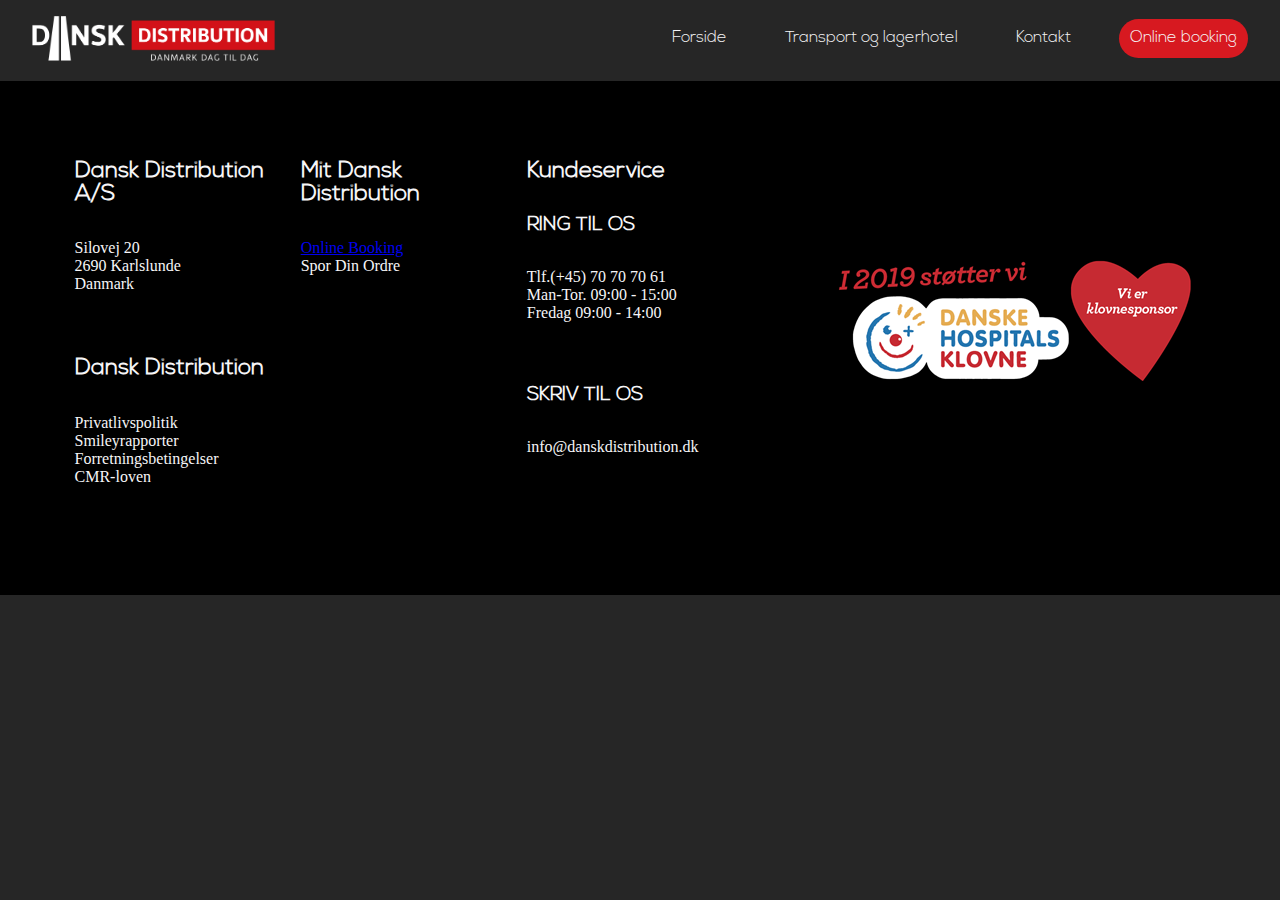
==== booking.html @ 24ef4ae8 "Mindre rettelser på kortet" ====
<!DOCTYPE html>
<html lang="en">
<head>
    <meta charset="UTF-8">
    <meta name="viewport" content="width=device-width, initial-scale=1.0">
    <meta http-equiv="X-UA-Compatible" content="ie=edge">
    <title>Dansk Distribution</title>
    <link rel="stylesheet" href="https://use.fontawesome.com/releases/v5.8.1/css/all.css" integrity="sha384-50oBUHEmvpQ+1lW4y57PTFmhCaXp0ML5d60M1M7uH2+nqUivzIebhndOJK28anvf" crossorigin="anonymous">
    <link rel="stylesheet" href="css/main.css">
</head>
<body>
    <!--Navigation and Logo-->
    <header>
        <div class="logo">
            <img src="img/DD_Logo.png" alt="Dansk Distribution Logo">
        </div>
        <nav class="nav-mobile">
            <ul>
                <li><a href="index.html"><i class="fas fa-home"></i><p>Forside</p></a></li>
                <li><a href="transportoglagerhotel.html"><i class="fas fa-dolly-flatbed"></i><p>Transport og lagerhotel</p></a></li>
                <li><a href="kontakt.html"><i class="fas fa-address-book"></i><p>Kontakt</p></a></li>
                <li class="active"><a href="booking.html"><i class="fas fa-truck-moving"></i><p>Online booking</p></a></li>
            </ul>
        </nav>
        <div class="container">
            <img src="img/DD_Logo.png" alt="">
            <nav class="nav-desktop circle">
                <ul>
                    <li><a href="index.html">Forside</a></li>
                    <li><a href="transportoglagerhotel.html">Transport og lagerhotel</a></li>
                    <li><a href="kontakt.html">Kontakt</a></li>
                    <li><a href="booking.html" class="booking">Online booking</a></li>
                </ul>
            </nav>
        </div>
    </header>

    <!--Main content on the site-->
    <main>

    </main>

   <!--Footer (kontrollér at det er i Karlslunde og ikke Karlstrup)-->
    <footer>
        <section id="dadi_as" class="grid-footer">
            <h1>Dansk Distribution A/S</h1>
            <ul>
                <li>Silovej 20</li>
                <li>2690 Karlslunde</li>
                <li>Danmark</li>
            </ul>
        </section>

        <section id="dadi" class="grid-footer">
            <h1>Dansk Distribution</h1>
            <ul>
                <li>Privatlivspolitik</li>
                <li>Smileyrapporter</li>
                <li>Forretningsbetingelser</li>
                <li>CMR-loven</li>
            </ul>
        </section>

        <section id="mit-dadi" class="grid-footer">
            <h1>Mit Dansk Distribution</h1>
            <ul>
                <li><a href="booking.html">Online Booking</a></li>
                <li>Spor Din Ordre</li>
            </ul>
        </section>

        <section id="footer-kundeservice" class="grid-footer">
            <h1>Kundeservice</h1>

            <h2>RING TIL OS</h2>
            <ul>
                <li>Tlf.(+45) 70 70 70 61</li>
                <li>Man-Tor. 09:00 - 15:00</li>
                <li>Fredag 09:00 - 14:00</li>
            </ul>

            <h2>SKRIV TIL OS</h2>
            <!--Overvej om der skal bruges UL eller bare "p"-->
            <ul>
                <li>info@danskdistribution.dk</li>
            </ul>
        </section>

        <section id="klovnesponsor" class="grid-footer">
                <img src="img/klovnesponsor.png" alt="Stoette til Danske Hospitals Klovne">
        </section>
    </footer>
    
    <script src="https://ajax.googleapis.com/ajax/libs/jquery/3.4.0/jquery.min.js"></script>
    <script src="js/main.js"></script>
</body>
</html>
---- css/main.css ----
@charset "UTF-8";
/*Colors*/
/*Colors - End*/
/*Fonts*/
@font-face {
  font-family: "Nexa Light";
  src: url("fonts/Nexa_Light.otf") format("opentype");
}

@font-face {
  font-family: "Noah Regular";
  src: url("fonts/Noah-Regular.oft") format("opentype");
}

/*Fonts - End*/
/*Styling*/
* {
  -webkit-box-sizing: border-box;
          box-sizing: border-box;
  margin: 0;
  padding: 0;
}

html, body {
  background-color: #262626;
}

::-webkit-scrollbar {
  width: 0.3em;
}

::-webkit-scrollbar-track {
  -webkit-box-shadow: inset 0 0 6px rgba(0, 0, 0, 0.3);
}

::-webkit-scrollbar-thumb {
  background-color: #fff;
  outline: 1px solid #262626;
}

h1, h2, h3 {
  font-family: "Nexa Light";
  color: #F6F5F7;
}

p, li {
  font-family: "Noah Regular";
  color: #F6F5F7;
}

/*Navigation*/
header .logo img {
  width: 100%;
  height: auto;
  padding: 2rem;
}

header .nav-mobile {
  position: fixed;
  background-color: #262626;
  width: 100%;
  height: auto;
  bottom: 0;
  border-top: 2px solid #d71920;
}

header .nav-mobile ul {
  display: -ms-grid;
  display: grid;
  -ms-grid-columns: 1fr 1fr 1fr 1fr;
      grid-template-columns: 1fr 1fr 1fr 1fr;
}

header .nav-mobile ul li {
  list-style-type: none;
  display: -webkit-box;
  display: -ms-flexbox;
  display: flex;
  -webkit-box-pack: space-evenly;
      -ms-flex-pack: space-evenly;
          justify-content: space-evenly;
  text-align: center;
}

header .nav-mobile ul li a {
  color: #F6F5F7;
  text-decoration: none;
  width: 100%;
}

header .nav-mobile ul li a i {
  font-size: 32px;
  padding: .5rem;
}

header .nav-mobile ul li a p {
  font-size: 10px;
  padding: .3rem;
  font-family: "Nexa Light";
}

header .nav-mobile ul .active {
  border-bottom: 2px solid #d71920;
}

header .container {
  display: none;
}

/*Navigation - End*/
/*Kontakt*/
.kontakt {
  display: block;
}

.kontakt .kontakt-titel {
  display: none;
  -ms-grid-column-align: center;
      justify-self: center;
}

.kontakt h2 {
  margin-bottom: 1em;
  margin-left: 0.8em;
}

.kontakt h3 {
  margin-top: 1.2em;
  margin-bottom: 0.5em;
  margin-left: 0.8em;
}

.kontakt ul {
  margin-left: 1.2em;
}

.kontakt li {
  margin-top: 2px;
  list-style-type: none;
}

.kontakt .hovedkontor {
  margin-bottom: 5em;
}

.kontakt .hovedkontor aside {
  margin-top: 1.5em;
}

.kontakt .kundeservice {
  margin-bottom: 5em;
}

.kontakt .kontaktpersoner {
  margin-bottom: 5em;
}

.kontakt .salg {
  margin-bottom: 7em;
}

/*Kontakt - End*/
/*Footer*/
footer {
  background-color: black;
  display: -ms-grid;
  display: grid;
  -ms-grid-columns: 1fr 4fr 4fr 1fr;
      grid-template-columns: 1fr 4fr 4fr 1fr;
  -ms-grid-rows: 4fr;
      grid-template-rows: 4fr;
  margin-bottom: 5em;
  width: 100%;
}

footer h1 {
  margin-bottom: 2em;
  font-size: 0.94em;
}

footer h2 {
  margin-top: 1em;
  margin-bottom: 1.7em;
  font-size: 1em;
}

footer ul {
  margin-bottom: 4em;
}

footer li {
  list-style-type: none;
  font-size: 1em;
  margin-bottom: 1.5em;
}

footer #dadi_as {
  -ms-grid-column: 2;
  -ms-grid-column-span: 1;
  grid-column: 2/3;
  -ms-grid-row: 1;
  -ms-grid-row-span: 1;
  grid-row: 1/2;
  float: left;
  margin-top: 1.8em;
}

footer #dadi_as h1 {
  text-align: left;
}

footer #dadi_as h2 {
  text-align: left;
}

footer #dadi_as li {
  text-align: left;
}

footer #dadi {
  -ms-grid-column: 3;
  -ms-grid-column-span: 1;
  grid-column: 3/4;
  -ms-grid-row: 1;
  -ms-grid-row-span: 1;
  grid-row: 1/2;
  float: right;
  margin-top: 1.8em;
}

footer #dadi h1 {
  text-align: right;
}

footer #dadi h2 {
  text-align: right;
}

footer #dadi li {
  text-align: right;
}

footer #mit-dadi {
  -ms-grid-column: 3;
  -ms-grid-column-span: 1;
  grid-column: 3/4;
  -ms-grid-row: 2;
  -ms-grid-row-span: 1;
  grid-row: 2/3;
  margin-top: 3em;
  float: right;
}

footer #mit-dadi h1 {
  text-align: right;
}

footer #mit-dadi h2 {
  text-align: right;
}

footer #mit-dadi li {
  text-align: right;
}

footer #footer-kundeservice {
  -ms-grid-column: 2;
  -ms-grid-column-span: 1;
  grid-column: 2/3;
  -ms-grid-row: 2;
  -ms-grid-row-span: 1;
  grid-row: 2/3;
  margin-top: 3em;
  float: left;
}

footer #footer-kundeservice h1 {
  text-align: left;
}

footer #footer-kundeservice h2 {
  text-align: left;
}

footer #footer-kundeservice li {
  text-align: left;
}

footer #klovnesponsor {
  -ms-grid-column: 1;
  -ms-grid-column-span: 4;
  grid-column: 1/5;
  -ms-grid-row: 3;
  -ms-grid-row-span: 1;
  grid-row: 3/4;
  -ms-grid-column-align: center;
      justify-self: center;
  margin-bottom: 2em;
}

/*Footer - End*/
@media screen and (min-width: 768px) {
  /*Navigation*/
  header {
    background-color: #262626;
    color: #F6F5F7;
    padding: 1em 0;
    position: relative;
  }
  header .logo {
    display: none;
  }
  header .nav-mobile {
    display: none;
  }
  header .container {
    display: block;
    width: 95%;
    max-width: 1400px;
    margin: 0 auto;
  }
  header .container img {
    width: 20%;
    height: auto;
    padding: 0;
  }
  header .container .nav-desktop {
    position: relative;
    top: 100%;
    right: 0%;
    height: auto;
    background: transparent;
    padding: .2rem 0;
    float: right;
  }
  header .container .nav-desktop ul {
    margin: 0;
    padding: 0;
    list-style: none;
    float: right;
  }
  header .container .nav-desktop ul li {
    display: inline-block;
    border: none;
  }
  header .container .nav-desktop ul li a {
    font-family: "Nexa Light";
    color: #F6F5F7;
    display: block;
    padding: .7rem;
    text-decoration: none;
    margin-left: 2em;
    -webkit-transition: all .5s;
    transition: all .5s;
  }
  header .container .nav-desktop ul li a,
  header .container .nav-desktop ul li a:after,
  header .container .nav-desktop ul li a:before {
    -webkit-transition: all .5s;
    transition: all .5s;
  }
  header .container nav ul li a:hover {
    color: #F6F5F7;
    border: none;
  }
  header .container .circle ul li a {
    position: relative;
    overflow: hidden;
    z-index: 1;
  }
  header .container .circle ul li a:after {
    display: block;
    position: absolute;
    margin: 0;
    top: 0;
    bottom: 0;
    left: 0;
    right: 0;
    content: '.';
    color: transparent;
    width: 100%;
    height: auto;
    background: transparent;
  }
  header .container .circle ul li .active {
    color: #d71920;
  }
  header .container .circle ul li .active:hover {
    color: #F6F5F7;
  }
  header .container .circle ul li a:hover:after {
    animation: circle .3s ease-in forwards;
    -webkit-animation: circle .3s ease-in forwards;
  }
  header .container .circle ul li .booking {
    background: #d71920;
    border-radius: 50px;
  }
  /* Keyframes */
  @keyframes circle {
    0% {
      width: 1px;
      top: 0;
      left: 0;
      bottom: 0;
      right: 0;
      margin: auto;
      height: 1px;
      z-index: -1;
      background: #d71920;
      border-radius: 50px;
    }
    100% {
      background: #e5343d;
      height: 100%;
      width: 100%;
      z-index: -1;
      top: 0;
      bottom: 0;
      left: 0;
      right: 0;
      margin: auto;
      border-radius: 50px;
    }
  }
  @-webkit-keyframes circle {
    0% {
      width: 1px;
      top: 0;
      left: 0;
      bottom: 0;
      right: 0;
      margin: auto;
      height: 1px;
      z-index: -1;
      background: #d71920;
      border-radius: 50px;
    }
    100% {
      background: #e5343d;
      height: 100%;
      width: 100%;
      z-index: -1;
      top: 0;
      bottom: 0;
      left: 0;
      right: 0;
      margin: auto;
      border-radius: 50px;
    }
  }
  /*Navigation - End*/
  /*Transport & Lagerhotel*/
  .tl-titel {
    width: 100%;
    margin-top: 100px;
  }
  .tl-titel h1 {
    text-align: center;
  }
  .transport {
    display: -ms-grid;
    display: grid;
    -ms-grid-columns: 2fr 1fr 1fr 1fr 2fr;
        grid-template-columns: 2fr 1fr 1fr 1fr 2fr;
    grid-auto-rows: minmax(30px, auto);
    grid-row-gap: 25px;
    -ms-grid-row-align: start;
        align-self: start;
    margin-top: 75px;
  }
  .transport h2 {
    -ms-grid-column: 1;
    -ms-grid-column-span: 3;
    grid-column: 1/4;
    margin-left: 10%;
  }
  .transport h3 {
    margin-top: 30px;
    margin-bottom: 10px;
    text-align: center;
  }
  .transport p {
    -ms-grid-column: 1;
    -ms-grid-column-span: 3;
    grid-column: 1/4;
    margin-left: 10%;
  }
  .transport .tl_liste_1 {
    -ms-grid-column: 1;
    -ms-grid-column-span: 1;
    grid-column: 1/2;
    -ms-grid-column-align: end;
        justify-self: end;
  }
  .transport .tl_liste_1 p {
    text-align: center;
    margin-top: 3px;
  }
  .transport .tl_liste_2 {
    -ms-grid-column: 2;
    -ms-grid-column-span: 2;
    grid-column: 2/4;
    -ms-grid-column-align: center;
        justify-self: center;
  }
  .transport .tl_liste_2 p {
    text-align: center;
    margin-top: 7px;
  }
  .lagerhotel {
    display: -ms-grid;
    display: grid;
    -ms-grid-columns: 2fr 1fr 1fr 1fr 2fr;
        grid-template-columns: 2fr 1fr 1fr 1fr 2fr;
    grid-auto-rows: minmax(30px, auto);
    grid-row-gap: 25px;
    -ms-grid-row-align: start;
        align-self: start;
  }
  .lagerhotel h2 {
    -ms-grid-column: 5;
    -ms-grid-column-span: 1;
    grid-column: 5/6;
    margin-right: 10%;
    -ms-grid-column-align: end;
        justify-self: end;
  }
  .lagerhotel h3 {
    margin-top: 30px;
    margin-bottom: 10px;
    text-align: center;
  }
  .lagerhotel p {
    -ms-grid-column: 3;
    -ms-grid-column-span: 3;
    grid-column: 3/6;
    -ms-grid-column-align: center;
        justify-self: center;
  }
  .lagerhotel .tl_liste_4 {
    -ms-grid-column: 3;
    -ms-grid-column-span: 2;
    grid-column: 3/5;
    -ms-grid-column-align: center;
        justify-self: center;
    margin-left: 30%;
  }
  .lagerhotel .tl_liste_4 p {
    text-align: center;
    margin-top: 4px;
  }
  .lagerhotel .tl_liste_5 {
    -ms-grid-column: 5;
    -ms-grid-column-span: 1;
    grid-column: 5/6;
    margin-right: 4%;
    -ms-grid-column-align: start;
        justify-self: start;
    margin-left: 20%;
  }
  .lagerhotel .tl_liste_5 p {
    text-align: center;
    margin-top: 3px;
  }
  /*Transport & Lagerhotel - End*/
  /*Kontakt*/
  .kontakt {
    display: -ms-grid;
    display: grid;
    -ms-grid-columns: 1fr 2fr 2fr 2fr 2fr 1fr;
        grid-template-columns: 1fr 2fr 2fr 2fr 2fr 1fr;
    grid-auto-rows: minmax(30px, auto);
    grid-row-gap: 25px;
    margin-top: 75px;
  }
  .kontakt .kontakt-titel {
    display: -ms-grid;
    display: grid;
    -ms-grid-column: 1;
    -ms-grid-column-span: 6;
    grid-column: 1/7;
    -ms-grid-column-align: center;
        justify-self: center;
  }
  .kontakt h1 {
    text-align: center;
  }
  .kontakt h2 {
    margin-top: 50px;
    margin-bottom: 12px;
  }
  .kontakt h3 {
    margin-top: 18px;
  }
  .kontakt ul {
    margin-top: 4px;
  }
  .kontakt li {
    margin-top: 2px;
    list-style-type: none;
  }
  .kontakt .hovedkontor {
    -ms-grid-column: 2;
    -ms-grid-column-span: 1;
    grid-column: 2/3;
  }
  .kontakt .kundeservice {
    -ms-grid-column: 3;
    -ms-grid-column-span: 1;
    grid-column: 3/4;
  }
  .kontakt .kontaktpersoner {
    -ms-grid-column: 4;
    -ms-grid-column-span: 1;
    grid-column: 4/5;
  }
  .kontakt .salg {
    -ms-grid-column: 5;
    -ms-grid-column-span: 1;
    grid-column: 5/6;
  }
  /*Kontakt - End*/
  /*Footer*/
  footer {
    min-height: 400px;
    background-color: black;
    display: -ms-grid;
    display: grid;
    -ms-grid-columns: 1fr 4fr 4fr 4fr 1fr 4fr 1fr;
        grid-template-columns: 1fr 4fr 4fr 4fr 1fr 4fr 1fr;
    grid-column-gap: 1.5em;
    -ms-grid-rows: 2fr 5fr 5fr 1fr;
        grid-template-rows: 2fr 5fr 5fr 1fr;
    grid-auto-rows: minmax(30px, auto);
    margin-bottom: 0;
    /*Overvej 1.3em i font størrelse*/
  }
  footer h1 {
    margin-bottom: 1.5em;
    font-size: 1.4em;
    text-align: left;
  }
  footer h2 {
    margin-top: 1em;
    font-size: 1.2em;
    text-align: left;
  }
  footer li {
    list-style-type: none;
    font-size: 1em;
    text-align: left;
    margin: 0;
  }
  footer #dadi_as {
    -ms-grid-column: 2;
    -ms-grid-column-span: 1;
    grid-column: 2/3;
    -ms-grid-row: 2;
    -ms-grid-row-span: 1;
    grid-row: 2/3;
    margin: 0;
    width: 100%;
  }
  footer #dadi_as h1 {
    text-align: left;
  }
  footer #dadi_as h2 {
    text-align: left;
  }
  footer #dadi_as li {
    text-align: left;
  }
  footer #dadi {
    -ms-grid-column: 2;
    -ms-grid-column-span: 1;
    grid-column: 2/3;
    -ms-grid-row: 3;
    -ms-grid-row-span: 1;
    grid-row: 3/4;
    margin: 0;
    width: 100%;
  }
  footer #dadi h1 {
    text-align: left;
  }
  footer #dadi h2 {
    text-align: left;
  }
  footer #dadi li {
    text-align: left;
  }
  footer #mit-dadi {
    -ms-grid-column: 3;
    -ms-grid-column-span: 1;
    grid-column: 3/4;
    -ms-grid-row: 2;
    -ms-grid-row-span: 2;
    grid-row: 2/4;
    margin: 0;
    width: 100%;
  }
  footer #mit-dadi h1 {
    text-align: left;
  }
  footer #mit-dadi h2 {
    text-align: left;
  }
  footer #mit-dadi li {
    text-align: left;
  }
  footer #footer-kundeservice {
    -ms-grid-column: 4;
    -ms-grid-column-span: 2;
    grid-column: 4/6;
    -ms-grid-row: 2;
    -ms-grid-row-span: 2;
    grid-row: 2/4;
    margin: 0;
    width: 100%;
  }
  footer #footer-kundeservice h1 {
    text-align: left;
  }
  footer #footer-kundeservice h2 {
    text-align: left;
  }
  footer #footer-kundeservice li {
    text-align: left;
  }
  footer #klovnesponsor {
    -ms-grid-column: 6;
    -ms-grid-column-span: 1;
    grid-column: 6/7;
    -ms-grid-row: 1;
    -ms-grid-row-span: 4;
    grid-row: 1/5;
    -ms-grid-column-align: center;
        justify-self: center;
    -ms-flex-item-align: center;
        -ms-grid-row-align: center;
        align-self: center;
  }
  /*Footer - End*/
}
/*# sourceMappingURL=main.css.map */
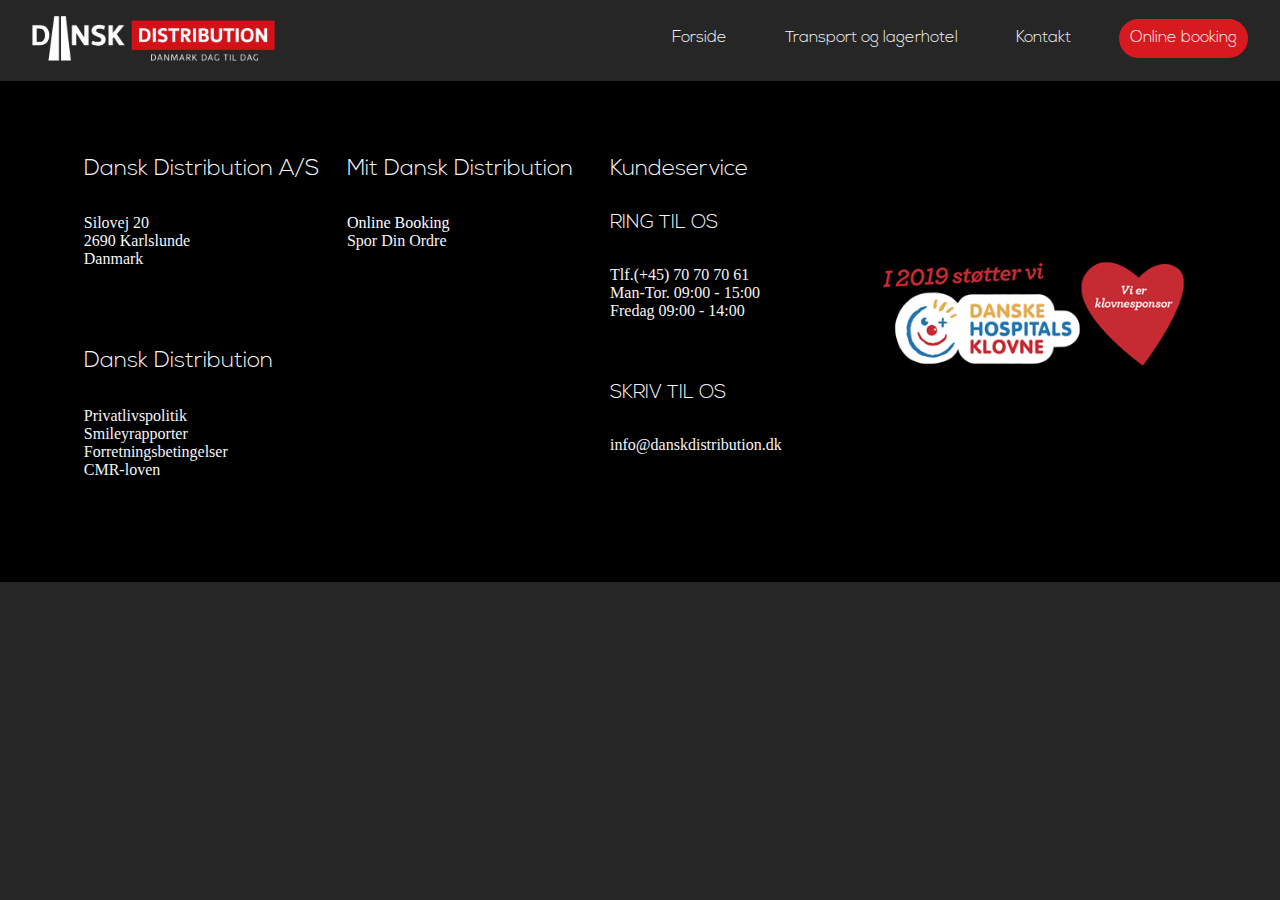
==== commit 3904f01d: "Javascript" ====
--- a/booking.html
+++ b/booking.html
@@ -91,7 +91,7 @@
         </section>
     </footer>
     
-    <script src="https://ajax.googleapis.com/ajax/libs/jquery/3.4.0/jquery.min.js"></script>
+    <script src="https://ajax.googleapis.com/ajax/libs/jquery/3.4.1/jquery.min.js"></script>
     <script src="js/main.js"></script>
 </body>
 </html>--- a/css/main.css
+++ b/css/main.css
@@ -21,8 +21,10 @@
   padding: 0;
 }
 
-html, body {
+html, body, main {
   background-color: #262626;
+  margin: 0;
+  padding: 0;
 }
 
 ::-webkit-scrollbar {
@@ -30,6 +32,7 @@
 }
 
 ::-webkit-scrollbar-track {
+  box-shadow: inset 0 0 6px rgba(0, 0, 0, 0.3);
   -webkit-box-shadow: inset 0 0 6px rgba(0, 0, 0, 0.3);
 }
 
@@ -40,12 +43,19 @@
 
 h1, h2, h3 {
   font-family: "Nexa Light";
+  font-weight: 100;
   color: #F6F5F7;
 }
 
 p, li {
   font-family: "Noah Regular";
+  font-weight: normal;
   color: #F6F5F7;
+}
+
+a, a:visited {
+  color: #F6F5F7;
+  text-decoration: none;
 }
 
 /*Navigation*/
@@ -108,15 +118,197 @@
 }
 
 /*Navigation - End*/
+/*Index*/
+#sec-A {
+  position: relative;
+  width: 100%;
+  height: auto;
+}
+
+#sec-A img {
+  width: 100%;
+  height: auto;
+}
+
+#sec-A .infoboks {
+  display: -ms-grid;
+  display: grid;
+  -ms-grid-columns: 1fr 1fr 1fr;
+      grid-template-columns: 1fr 1fr 1fr;
+  position: absolute;
+  width: 100%;
+  height: 80px;
+  bottom: 4px;
+}
+
+#sec-A .infoboks a {
+  text-decoration: none;
+}
+
+#sec-A .infoboks a .boks {
+  width: 100%;
+  height: 100%;
+  background-color: #262626;
+  opacity: .7;
+  text-align: center;
+  display: -webkit-box;
+  display: -ms-flexbox;
+  display: flex;
+  -ms-flex-pack: distribute;
+      justify-content: space-around;
+  -webkit-box-align: center;
+      -ms-flex-align: center;
+          align-items: center;
+}
+
+#sec-A .infoboks a .boks:hover {
+  opacity: .9;
+  color: #F6F5F7;
+}
+
+#sec-A .infoboks a .boks .wrap {
+  display: block;
+}
+
+#sec-A .infoboks a .boks .wrap h3, #sec-A .infoboks a .boks .wrap p {
+  opacity: 1;
+  color: #F6F5F7;
+}
+
+#sec-A .infoboks a .boks .wrap h3 {
+  font-size: 1em;
+}
+
+#sec-A .infoboks a .boks .wrap p {
+  font-size: .7em;
+}
+
+#sec-A .infoboks a .border {
+  border-left: 1px solid #F6F5F7;
+  border-right: 1px solid #F6F5F7;
+}
+
+.title {
+  display: -webkit-box;
+  display: -ms-flexbox;
+  display: flex;
+  -webkit-box-pack: center;
+      -ms-flex-pack: center;
+          justify-content: center;
+  margin: 20px;
+}
+
+#sec-B, #sec-D {
+  display: block;
+  width: 100%;
+  height: auto;
+}
+
+#sec-B .txtboks, #sec-D .txtboks {
+  margin: 0 20px;
+}
+
+#sec-B .txtboks h2, #sec-D .txtboks h2 {
+  margin-bottom: 10px;
+}
+
+#sec-B .txtimg, #sec-D .txtimg {
+  width: 100%;
+  height: auto;
+  margin-top: 10px;
+  background-color: #d71920;
+}
+
+#sec-B .txtimg img, #sec-D .txtimg img {
+  width: 100%;
+  height: auto;
+}
+
+#sec-C {
+  display: block;
+  width: 100%;
+  height: auto;
+  padding-top: 10px;
+  background-color: #d71920;
+}
+
+#sec-C .txtboks {
+  margin: 0 20px;
+}
+
+#sec-C .txtboks h2 {
+  margin-bottom: 10px;
+}
+
+#sec-C .txtimg {
+  width: 100%;
+  height: auto;
+  margin-top: 10px;
+  background-color: #262626;
+}
+
+#sec-C .txtimg img {
+  width: 100%;
+  height: auto;
+}
+
+#sec-D {
+  padding-top: 10px;
+}
+
+#sec-D .txtimg {
+  background-color: #262626;
+}
+
+#sec-E {
+  display: block;
+}
+
+#sec-E h1 {
+  text-align: center;
+}
+
+#sec-E .grid-3 {
+  display: -ms-grid;
+  display: grid;
+  -ms-grid-columns: 1fr 1fr;
+      grid-template-columns: 1fr 1fr;
+  width: 100%;
+}
+
+#sec-E .grid-3 a .partner-logo {
+  background-color: #707070;
+  width: 90%;
+  height: 100px;
+  margin: 5px auto;
+  display: -webkit-box;
+  display: -ms-flexbox;
+  display: flex;
+  -webkit-box-pack: center;
+      -ms-flex-pack: center;
+          justify-content: center;
+}
+
+#sec-E .grid-3 a .partner-logo p {
+  -ms-flex-item-align: center;
+      -ms-grid-row-align: center;
+      align-self: center;
+  text-align: center;
+}
+
+/*Index - End*/
 /*Kontakt*/
 .kontakt {
   display: block;
 }
 
 .kontakt .kontakt-titel {
-  display: none;
-  -ms-grid-column-align: center;
-      justify-self: center;
+  display: -webkit-box;
+  display: -ms-flexbox;
+  display: flex;
+  -webkit-box-pack: center;
+      -ms-flex-pack: center;
+          justify-content: center;
 }
 
 .kontakt h2 {
@@ -141,6 +333,8 @@
 
 .kontakt .hovedkontor {
   margin-bottom: 5em;
+  -ms-grid-column-align: start;
+      justify-self: start;
 }
 
 .kontakt .hovedkontor aside {
@@ -149,14 +343,20 @@
 
 .kontakt .kundeservice {
   margin-bottom: 5em;
+  -ms-grid-column-align: start;
+      justify-self: start;
 }
 
 .kontakt .kontaktpersoner {
   margin-bottom: 5em;
+  -ms-grid-column-align: start;
+      justify-self: start;
 }
 
 .kontakt .salg {
   margin-bottom: 7em;
+  -ms-grid-column-align: start;
+      justify-self: start;
 }
 
 /*Kontakt - End*/
@@ -296,6 +496,11 @@
   -ms-grid-column-align: center;
       justify-self: center;
   margin-bottom: 2em;
+}
+
+footer #klovnesponsor img {
+  width: 100%;
+  height: auto;
 }
 
 /*Footer - End*/
@@ -461,115 +666,229 @@
   .transport {
     display: -ms-grid;
     display: grid;
-    -ms-grid-columns: 2fr 1fr 1fr 1fr 2fr;
-        grid-template-columns: 2fr 1fr 1fr 1fr 2fr;
+    -ms-grid-columns: 1fr 1fr 1fr 1fr 1fr 1fr 1fr 1fr 1fr 1fr 1fr 1fr;
+        grid-template-columns: 1fr 1fr 1fr 1fr 1fr 1fr 1fr 1fr 1fr 1fr 1fr 1fr;
     grid-auto-rows: minmax(30px, auto);
     grid-row-gap: 25px;
     -ms-grid-row-align: start;
         align-self: start;
-    margin-top: 75px;
+    margin-top: 4em;
+  }
+  .transport #hvid-baggrund-1 {
+    -ms-grid-row: 3;
+    grid-row: 3;
+    -ms-grid-column: 5;
+    -ms-grid-column-span: 4;
+    grid-column: 5/9;
+    z-index: 0;
+    background-color: #fff;
+  }
+  .transport #roed-baggrund-1 {
+    -ms-grid-row: 3;
+    grid-row: 3;
+    -ms-grid-column: 1;
+    -ms-grid-column-span: 4;
+    grid-column: 1/5;
+    z-index: 0;
+    background-color: #d71920;
+  }
+  .transport #hvid-baggrund-2 {
+    display: none;
+  }
+  .transport #roed-baggrund-2 {
+    -ms-grid-row: 3;
+    grid-row: 3;
+    -ms-grid-column: 9;
+    -ms-grid-column-span: 4;
+    grid-column: 9/13;
+    z-index: 0;
+    background-color: #d71920;
   }
   .transport h2 {
-    -ms-grid-column: 1;
-    -ms-grid-column-span: 3;
-    grid-column: 1/4;
-    margin-left: 10%;
+    -ms-grid-column: 2;
+    -ms-grid-column-span: 7;
+    grid-column: 2/9;
+    margin-bottom: 1.5em;
   }
   .transport h3 {
     margin-top: 30px;
     margin-bottom: 10px;
     text-align: center;
+    margin-bottom: 1.5em;
   }
   .transport p {
+    -ms-grid-column: 2;
+    -ms-grid-column-span: 7;
+    grid-column: 2/9;
+    margin-bottom: 1.4em;
+  }
+  .transport .tl_liste_1 {
+    -ms-grid-row: 3;
+    grid-row: 3;
+    -ms-grid-column: 1;
+    -ms-grid-column-span: 4;
+    grid-column: 1/5;
+    width: 80%;
+    -ms-grid-column-align: center;
+        justify-self: center;
+    z-index: 1;
+  }
+  .transport .tl_liste_1 h3 {
+    text-align: center;
+  }
+  .transport .tl_liste_1 p {
     -ms-grid-column: 1;
     -ms-grid-column-span: 3;
     grid-column: 1/4;
-    margin-left: 10%;
-  }
-  .transport .tl_liste_1 {
-    -ms-grid-column: 1;
-    -ms-grid-column-span: 1;
-    grid-column: 1/2;
-    -ms-grid-column-align: end;
-        justify-self: end;
-  }
-  .transport .tl_liste_1 p {
-    text-align: center;
+    text-align: start;
     margin-top: 3px;
   }
   .transport .tl_liste_2 {
-    -ms-grid-column: 2;
-    -ms-grid-column-span: 2;
-    grid-column: 2/4;
-    -ms-grid-column-align: center;
-        justify-self: center;
+    -ms-grid-row: 3;
+    grid-row: 3;
+    -ms-grid-column: 5;
+    -ms-grid-column-span: 4;
+    grid-column: 5/9;
+    width: 80%;
+    -ms-grid-column-align: center;
+        justify-self: center;
+    z-index: 1;
+  }
+  .transport .tl_liste_2 h3 {
+    color: black;
   }
   .transport .tl_liste_2 p {
-    text-align: center;
+    text-align: start;
     margin-top: 7px;
+    color: black;
+  }
+  .transport .tl_liste_3 {
+    -ms-grid-row: 3;
+    grid-row: 3;
+    -ms-grid-column: 9;
+    -ms-grid-column-span: 4;
+    grid-column: 9/13;
+    width: 80%;
+    -ms-grid-column-align: center;
+        justify-self: center;
+    z-index: 1;
+  }
+  .transport .tl_liste_3 p {
+    text-align: start;
+    margin-top: 3px;
   }
   .lagerhotel {
     display: -ms-grid;
     display: grid;
-    -ms-grid-columns: 2fr 1fr 1fr 1fr 2fr;
-        grid-template-columns: 2fr 1fr 1fr 1fr 2fr;
+    -ms-grid-columns: 1fr 1fr 1fr 1fr 1fr 1fr 1fr 1fr 1fr 1fr 1fr 1fr;
+        grid-template-columns: 1fr 1fr 1fr 1fr 1fr 1fr 1fr 1fr 1fr 1fr 1fr 1fr;
     grid-auto-rows: minmax(30px, auto);
     grid-row-gap: 25px;
     -ms-grid-row-align: start;
         align-self: start;
+    margin-top: 4em;
+  }
+  .lagerhotel #hvid-baggrund-3 {
+    -ms-grid-row: 3;
+    grid-row: 3;
+    -ms-grid-column: 7;
+    -ms-grid-column-span: 6;
+    grid-column: 7/13;
+    z-index: 0;
+    background-color: #fff;
+  }
+  .lagerhotel #roed-baggrund-3 {
+    -ms-grid-row: 3;
+    grid-row: 3;
+    -ms-grid-column: 1;
+    -ms-grid-column-span: 6;
+    grid-column: 1/7;
+    z-index: 0;
+    background-color: #d71920;
   }
   .lagerhotel h2 {
     -ms-grid-column: 5;
-    -ms-grid-column-span: 1;
-    grid-column: 5/6;
-    margin-right: 10%;
-    -ms-grid-column-align: end;
-        justify-self: end;
+    -ms-grid-column-span: 7;
+    grid-column: 5/12;
+    -ms-grid-column-align: start;
+        justify-self: start;
   }
   .lagerhotel h3 {
     margin-top: 30px;
-    margin-bottom: 10px;
+    margin-bottom: 1.4em;
     text-align: center;
   }
   .lagerhotel p {
-    -ms-grid-column: 3;
+    -ms-grid-column: 5;
+    -ms-grid-column-span: 7;
+    grid-column: 5/12;
+    -ms-grid-column-align: center;
+        justify-self: center;
+  }
+  .lagerhotel .tl_liste_4 {
+    -ms-grid-row: 3;
+    grid-row: 3;
+    -ms-grid-column: 1;
+    -ms-grid-column-span: 6;
+    grid-column: 1/7;
+    width: 85%;
+    -ms-grid-column-align: center;
+        justify-self: center;
+    z-index: 1;
+    padding-top: 2.5em;
+    padding-bottom: 1.5em;
+  }
+  .lagerhotel .tl_liste_4 p {
+    -ms-grid-column: 1;
     -ms-grid-column-span: 3;
-    grid-column: 3/6;
-    -ms-grid-column-align: center;
-        justify-self: center;
-  }
-  .lagerhotel .tl_liste_4 {
-    -ms-grid-column: 3;
-    -ms-grid-column-span: 2;
-    grid-column: 3/5;
-    -ms-grid-column-align: center;
-        justify-self: center;
-    margin-left: 30%;
-  }
-  .lagerhotel .tl_liste_4 p {
-    text-align: center;
-    margin-top: 4px;
+    grid-column: 1/4;
+    text-align: start;
+    margin-bottom: 1.4em;
+    margin-top: 3px;
   }
   .lagerhotel .tl_liste_5 {
-    -ms-grid-column: 5;
-    -ms-grid-column-span: 1;
-    grid-column: 5/6;
-    margin-right: 4%;
-    -ms-grid-column-align: start;
-        justify-self: start;
-    margin-left: 20%;
+    -ms-grid-row: 3;
+    grid-row: 3;
+    width: 85%;
+    -ms-grid-column: 7;
+    -ms-grid-column-span: 6;
+    grid-column: 7/13;
+    -ms-grid-column-align: center;
+        justify-self: center;
+    z-index: 1;
+    padding-top: 2.5em;
+    padding-bottom: 1.5em;
+  }
+  .lagerhotel .tl_liste_5 h3 {
+    color: black;
   }
   .lagerhotel .tl_liste_5 p {
-    text-align: center;
     margin-top: 3px;
+    margin-bottom: 1.4em;
+    color: black;
+  }
+  .lagerhotel .tl_liste_5 .tl-liste-5-1 {
+    float: left;
+  }
+  .lagerhotel .tl_liste_5 .tl-liste-5-2 {
+    float: right;
+  }
+  .lagerhotel .bundtekst {
+    -ms-grid-column: 1;
+    -ms-grid-column-span: 12;
+    grid-column: 1/13;
+    -ms-grid-column-align: center;
+        justify-self: center;
+    margin-top: 2em;
+    margin-bottom: 3em;
   }
   /*Transport & Lagerhotel - End*/
   /*Kontakt*/
   .kontakt {
     display: -ms-grid;
     display: grid;
-    -ms-grid-columns: 1fr 2fr 2fr 2fr 2fr 1fr;
-        grid-template-columns: 1fr 2fr 2fr 2fr 2fr 1fr;
+    -ms-grid-columns: 1fr 1fr 1fr 1fr;
+        grid-template-columns: 1fr 1fr 1fr 1fr;
     grid-auto-rows: minmax(30px, auto);
     grid-row-gap: 25px;
     margin-top: 75px;
@@ -585,40 +904,116 @@
   }
   .kontakt h1 {
     text-align: center;
+    margin-left: 0;
   }
   .kontakt h2 {
     margin-top: 50px;
     margin-bottom: 12px;
+    margin-left: 0;
   }
   .kontakt h3 {
     margin-top: 18px;
+    margin-left: 0;
   }
   .kontakt ul {
     margin-top: 4px;
+    margin-left: 0;
   }
   .kontakt li {
     margin-top: 2px;
     list-style-type: none;
-  }
-  .kontakt .hovedkontor {
+    margin-left: 0;
+  }
+  .kontakt #hvid-baggrund-1 {
+    -ms-grid-row: 2;
+    grid-row: 2;
+    -ms-grid-column: 1;
+    -ms-grid-column-span: 1;
+    grid-column: 1/2;
+    z-index: 0;
+    background-color: #fff;
+  }
+  .kontakt #roed-baggrund-1 {
+    -ms-grid-row: 2;
+    grid-row: 2;
     -ms-grid-column: 2;
     -ms-grid-column-span: 1;
     grid-column: 2/3;
-  }
-  .kontakt .kundeservice {
+    z-index: 0;
+    background-color: #d71920;
+  }
+  .kontakt #hvid-baggrund-2 {
+    -ms-grid-row: 2;
+    grid-row: 2;
     -ms-grid-column: 3;
     -ms-grid-column-span: 1;
     grid-column: 3/4;
-  }
-  .kontakt .kontaktpersoner {
+    z-index: 0;
+    background-color: #fff;
+  }
+  .kontakt #roed-baggrund-2 {
+    -ms-grid-row: 2;
+    grid-row: 2;
     -ms-grid-column: 4;
     -ms-grid-column-span: 1;
     grid-column: 4/5;
+    z-index: 0;
+    background-color: #d71920;
+  }
+  .kontakt #hvid-baggrund-3 {
+    display: none;
+  }
+  .kontakt .hovedkontor {
+    -ms-grid-row: 2;
+    grid-row: 2;
+    -ms-grid-column: 1;
+    -ms-grid-column-span: 1;
+    grid-column: 1/2;
+    -ms-grid-column-align: center;
+        justify-self: center;
+    z-index: 1;
+  }
+  .kontakt .hovedkontor h2 {
+    color: black;
+  }
+  .kontakt .hovedkontor li {
+    color: black;
+  }
+  .kontakt .kundeservice {
+    -ms-grid-row: 2;
+    grid-row: 2;
+    -ms-grid-column: 2;
+    -ms-grid-column-span: 1;
+    grid-column: 2/3;
+    -ms-grid-column-align: center;
+        justify-self: center;
+    z-index: 1;
+  }
+  .kontakt .kontaktpersoner {
+    -ms-grid-row: 2;
+    grid-row: 2;
+    -ms-grid-column: 3;
+    -ms-grid-column-span: 1;
+    grid-column: 3/4;
+    -ms-grid-column-align: center;
+        justify-self: center;
+    z-index: 1;
+  }
+  .kontakt .kontaktpersoner h2 {
+    color: black;
+  }
+  .kontakt .kontaktpersoner li {
+    color: black;
   }
   .kontakt .salg {
-    -ms-grid-column: 5;
+    -ms-grid-row: 2;
+    grid-row: 2;
+    -ms-grid-column: 4;
     -ms-grid-column-span: 1;
-    grid-column: 5/6;
+    grid-column: 4/5;
+    -ms-grid-column-align: center;
+        justify-self: center;
+    z-index: 1;
   }
   /*Kontakt - End*/
   /*Footer*/
@@ -652,6 +1047,10 @@
     text-align: left;
     margin: 0;
   }
+  footer a {
+    text-decoration: none;
+    color: white;
+  }
   footer #dadi_as {
     -ms-grid-column: 2;
     -ms-grid-column-span: 1;
@@ -729,9 +1128,9 @@
     text-align: left;
   }
   footer #klovnesponsor {
-    -ms-grid-column: 6;
-    -ms-grid-column-span: 1;
-    grid-column: 6/7;
+    -ms-grid-column: 5;
+    -ms-grid-column-span: 2;
+    grid-column: 5/7;
     -ms-grid-row: 1;
     -ms-grid-row-span: 4;
     grid-row: 1/5;
@@ -741,6 +1140,9 @@
         -ms-grid-row-align: center;
         align-self: center;
   }
+  footer #klovnesponsor img {
+    width: 100%;
+  }
   /*Footer - End*/
 }
 /*# sourceMappingURL=main.css.map */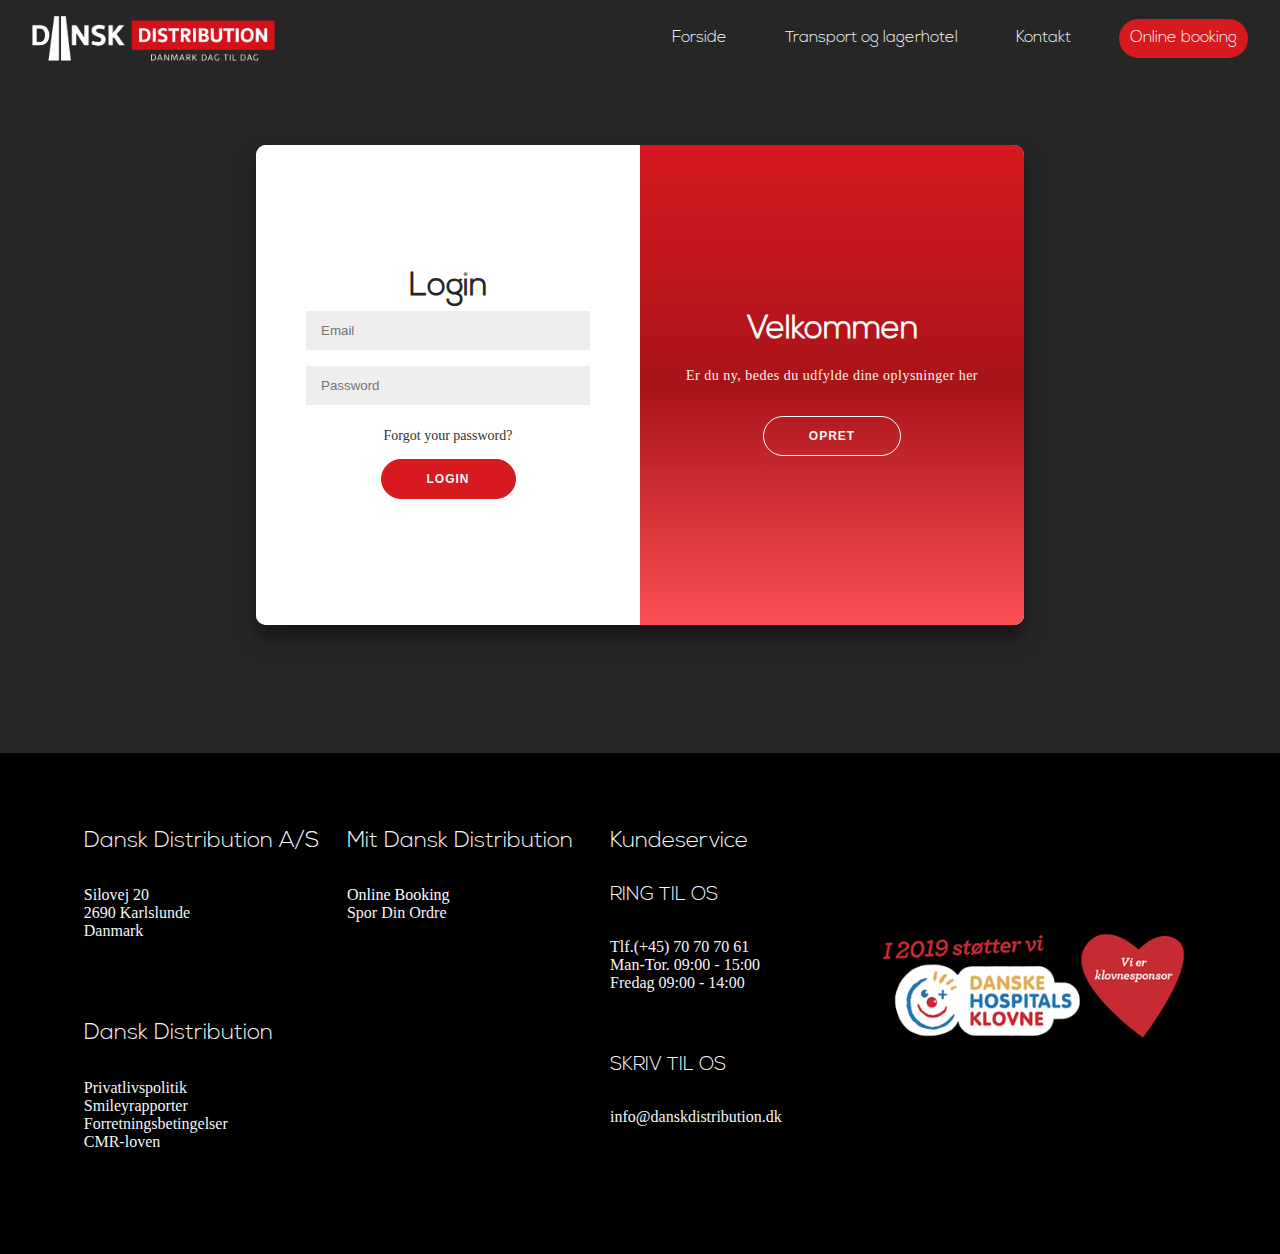
==== commit e25c5009: "Booking -  desktop version" ====
--- a/booking.html
+++ b/booking.html
@@ -37,7 +37,46 @@
 
     <!--Main content on the site-->
     <main>
-
+        <section class="booking-container" id="booking-container">
+            <div class="form-container sign-up-container">
+                <!-- Sign Up form code goes here -->
+                <form action="#">
+                    <h1>Opret konto</h1>
+                    <input type="text" placeholder="Name" />
+                    <input type="email" placeholder="Email" />
+                    <input type="password" placeholder="Password" />
+                    <button>Opret</button>
+                </form>
+            </div>
+            <div class="form-container sign-in-container">
+                <!-- Sign In form code goes here -->
+                <form action="#">
+                    <h1>Login</h1>
+                    <input type="email" placeholder="Email" />
+                    <input type="password" placeholder="Password" />
+                    <a href="#">Forgot your password?</a>
+                    <button>Login</button>
+                </form>
+            </div>
+            <div class="overlay-container">
+                <!-- The overlay code goes here -->
+                <div class="overlay">
+                    <div class="overlay-panel overlay-left">
+                        <h1>Velkommen tilbage</h1>
+                        <p>
+                            To keep connected with us please login with your personal info
+                        </p>
+                        <button class="ghost" id="signIn">Login</button>
+                    </div>
+                    <div class="overlay-panel overlay-right">
+                        <h1>Velkommen</h1>
+                        <p>Er du ny, bedes du udfylde 
+                            dine oplysninger her</p>
+                        <button class="ghost" id="signUp">Opret</button>
+                    </div>
+                </div>
+            </div>
+        </section>
     </main>
 
    <!--Footer (kontrollér at det er i Karlslunde og ikke Karlstrup)-->
--- a/css/main.css
+++ b/css/main.css
@@ -45,12 +45,14 @@
   font-family: "Nexa Light";
   font-weight: 100;
   color: #F6F5F7;
+  opacity: 1;
 }
 
 p, li {
   font-family: "Noah Regular";
   font-weight: normal;
   color: #F6F5F7;
+  opacity: 1;
 }
 
 a, a:visited {
@@ -72,6 +74,7 @@
   height: auto;
   bottom: 0;
   border-top: 2px solid #d71920;
+  z-index: 5;
 }
 
 header .nav-mobile ul {
@@ -166,8 +169,8 @@
   color: #F6F5F7;
 }
 
-#sec-A .infoboks a .boks .wrap {
-  display: block;
+#sec-A .infoboks a .boks .wrap .count {
+  text-align: justify;
 }
 
 #sec-A .infoboks a .boks .wrap h3, #sec-A .infoboks a .boks .wrap p {
@@ -199,7 +202,6 @@
 }
 
 #sec-B, #sec-D {
-  display: block;
   width: 100%;
   height: auto;
 }
@@ -225,7 +227,6 @@
 }
 
 #sec-C {
-  display: block;
   width: 100%;
   height: auto;
   padding-top: 10px;
@@ -258,10 +259,6 @@
 
 #sec-D .txtimg {
   background-color: #262626;
-}
-
-#sec-E {
-  display: block;
 }
 
 #sec-E h1 {
@@ -277,6 +274,7 @@
 }
 
 #sec-E .grid-3 a .partner-logo {
+  padding: 10px;
   background-color: #707070;
   width: 90%;
   height: 100px;
@@ -289,7 +287,12 @@
           justify-content: center;
 }
 
-#sec-E .grid-3 a .partner-logo p {
+#sec-E .grid-3 a .partner-logo img, #sec-E .grid-3 a .partner-logo p {
+  width: 100%;
+  height: auto;
+  -webkit-filter: grayscale(100%);
+  /* Safari 6.0 - 9.0 */
+  filter: grayscale(100%);
   -ms-flex-item-align: center;
       -ms-grid-row-align: center;
       align-self: center;
@@ -297,15 +300,298 @@
 }
 
 /*Index - End*/
+/*Transport & Lagerhotel (T&L)*/
+.tl-titel {
+  width: 100%;
+  margin-top: 2em;
+}
+
+.tl-titel h1 {
+  text-align: center;
+  font-size: 1.5em;
+}
+
+.transport {
+  display: -ms-grid;
+  display: grid;
+  -ms-grid-columns: 1fr 1fr 1fr 1fr 1fr 1fr 1fr 1fr 1fr 1fr 1fr 1fr;
+      grid-template-columns: 1fr 1fr 1fr 1fr 1fr 1fr 1fr 1fr 1fr 1fr 1fr 1fr;
+  grid-auto-rows: minmax(30px, auto);
+  -ms-grid-row-align: start;
+      align-self: start;
+  margin-top: 4em;
+}
+
+.transport #hvid-baggrund-1 {
+  -ms-grid-row: 3;
+  grid-row: 3;
+  -ms-grid-column: 5;
+  -ms-grid-column-span: 4;
+  grid-column: 5/9;
+  z-index: 0;
+  background-color: #fff;
+}
+
+.transport #roed-baggrund-1 {
+  -ms-grid-row: 3;
+  grid-row: 3;
+  -ms-grid-column: 1;
+  -ms-grid-column-span: 4;
+  grid-column: 1/5;
+  z-index: 0;
+  background-color: #d71920;
+}
+
+.transport #hvid-baggrund-2 {
+  display: none;
+}
+
+.transport #roed-baggrund-2 {
+  -ms-grid-row: 3;
+  grid-row: 3;
+  -ms-grid-column: 9;
+  -ms-grid-column-span: 4;
+  grid-column: 9/13;
+  z-index: 0;
+  background-color: #d71920;
+}
+
+.transport h2 {
+  -ms-grid-column: 2;
+  -ms-grid-column-span: 10;
+  grid-column: 2/12;
+  font-size: 1.2em;
+  margin-bottom: 0;
+}
+
+.transport h3 {
+  margin-top: 30px;
+  margin-bottom: 10px;
+  text-align: center;
+  margin-bottom: 1.5em;
+  font-size: 0.8em;
+}
+
+.transport p {
+  -ms-grid-column: 2;
+  -ms-grid-column-span: 10;
+  grid-column: 2/12;
+  margin-bottom: 2em;
+  font-size: 0.9em;
+}
+
+.transport .tl-billede-transport {
+  display: none;
+}
+
+.transport .tl_liste_1 {
+  -ms-grid-row: 3;
+  grid-row: 3;
+  -ms-grid-column: 1;
+  -ms-grid-column-span: 4;
+  grid-column: 1/5;
+  width: 80%;
+  -ms-grid-column-align: center;
+      justify-self: center;
+  z-index: 1;
+  padding-bottom: 1em;
+}
+
+.transport .tl_liste_1 h3 {
+  text-align: center;
+}
+
+.transport .tl_liste_1 p {
+  margin-bottom: 1.4em;
+  text-align: start;
+  margin-top: 3px;
+  font-size: 0.75em;
+}
+
+.transport .tl_liste_2 {
+  -ms-grid-row: 3;
+  grid-row: 3;
+  -ms-grid-column: 5;
+  -ms-grid-column-span: 4;
+  grid-column: 5/9;
+  width: 80%;
+  -ms-grid-column-align: center;
+      justify-self: center;
+  z-index: 1;
+  padding-bottom: 1em;
+}
+
+.transport .tl_liste_2 h3 {
+  color: black;
+}
+
+.transport .tl_liste_2 p {
+  text-align: start;
+  margin-top: 7px;
+  color: black;
+  margin-bottom: 1.4em;
+  font-size: 0.75em;
+}
+
+.transport .tl_liste_3 {
+  -ms-grid-row: 3;
+  grid-row: 3;
+  -ms-grid-column: 9;
+  -ms-grid-column-span: 4;
+  grid-column: 9/13;
+  width: 80%;
+  -ms-grid-column-align: center;
+      justify-self: center;
+  z-index: 1;
+  padding-bottom: 1em;
+}
+
+.transport .tl_liste_3 p {
+  text-align: start;
+  margin-top: 3px;
+  margin-bottom: 1.4em;
+  font-size: 0.75em;
+}
+
+.lagerhotel {
+  display: -ms-grid;
+  display: grid;
+  -ms-grid-columns: 1fr 1fr 1fr 1fr 1fr 1fr 1fr 1fr 1fr 1fr 1fr 1fr;
+      grid-template-columns: 1fr 1fr 1fr 1fr 1fr 1fr 1fr 1fr 1fr 1fr 1fr 1fr;
+  grid-auto-rows: minmax(30px, auto);
+  -ms-grid-row-align: start;
+      align-self: start;
+  margin-top: 5em;
+}
+
+.lagerhotel #hvid-baggrund-3 {
+  -ms-grid-row: 3;
+  grid-row: 3;
+  -ms-grid-column: 7;
+  -ms-grid-column-span: 6;
+  grid-column: 7/13;
+  z-index: 0;
+  background-color: #fff;
+}
+
+.lagerhotel #roed-baggrund-3 {
+  -ms-grid-row: 3;
+  grid-row: 3;
+  -ms-grid-column: 1;
+  -ms-grid-column-span: 6;
+  grid-column: 1/7;
+  z-index: 0;
+  background-color: #d71920;
+}
+
+.lagerhotel h2 {
+  -ms-grid-column: 2;
+  -ms-grid-column-span: 10;
+  grid-column: 2/12;
+  -ms-grid-column-align: start;
+      justify-self: start;
+  font-size: 1.2em;
+}
+
+.lagerhotel h3 {
+  margin-top: 30px;
+  margin-bottom: 1.4em;
+  text-align: center;
+  font-size: 0.8em;
+}
+
+.lagerhotel p {
+  -ms-grid-column: 2;
+  -ms-grid-column-span: 10;
+  grid-column: 2/12;
+  -ms-grid-column-align: start;
+      justify-self: start;
+  margin-bottom: 2em;
+  font-size: 0.9em;
+}
+
+.lagerhotel .tl-billede-lager {
+  display: none;
+}
+
+.lagerhotel .tl_liste_4 {
+  -ms-grid-row: 3;
+  grid-row: 3;
+  -ms-grid-column: 1;
+  -ms-grid-column-span: 6;
+  grid-column: 1/7;
+  width: 85%;
+  -ms-grid-column-align: center;
+      justify-self: center;
+  z-index: 1;
+  padding-top: 0;
+  padding-bottom: 1em;
+}
+
+.lagerhotel .tl_liste_4 h3 {
+  margin-bottom: 2.9em;
+}
+
+.lagerhotel .tl_liste_4 p {
+  -ms-grid-column: 1;
+  -ms-grid-column-span: 3;
+  grid-column: 1/4;
+  text-align: start;
+  margin-bottom: 1.4em;
+  margin-top: 3px;
+  font-size: 0.75em;
+}
+
+.lagerhotel .tl_liste_5 {
+  -ms-grid-row: 3;
+  grid-row: 3;
+  width: 85%;
+  -ms-grid-column: 7;
+  -ms-grid-column-span: 6;
+  grid-column: 7/13;
+  -ms-grid-column-align: center;
+      justify-self: center;
+  z-index: 1;
+  padding-top: 0;
+  padding-bottom: 1em;
+}
+
+.lagerhotel .tl_liste_5 h3 {
+  color: black;
+}
+
+.lagerhotel .tl_liste_5 p {
+  margin-top: 3px;
+  margin-bottom: 1.4em;
+  color: black;
+  font-size: 0.75em;
+}
+
+.lagerhotel .tl_liste_5 .tl-liste-5-1 {
+  float: left;
+}
+
+.lagerhotel .tl_liste_5 .tl-liste-5-2 {
+  float: right;
+}
+
+.lagerhotel .bundtekst {
+  -ms-grid-column: 2;
+  -ms-grid-column-span: 10;
+  grid-column: 2/12;
+  -ms-grid-column-align: center;
+      justify-self: center;
+  margin-top: 2em;
+}
+
+/*Transport & Lagerhotel (T&L) - End*/
 /*Kontakt*/
 .kontakt {
   display: block;
 }
 
 .kontakt .kontakt-titel {
-  display: -webkit-box;
-  display: -ms-flexbox;
-  display: flex;
+  display: none;
   -webkit-box-pack: center;
       -ms-flex-pack: center;
           justify-content: center;
@@ -567,6 +853,10 @@
   header .container nav ul li a:hover {
     color: #F6F5F7;
     border: none;
+  }
+  header .container .circle ul li a:active {
+    -webkit-transform: scale(0.95);
+            transform: scale(0.95);
   }
   header .container .circle ul li a {
     position: relative;
@@ -655,10 +945,126 @@
     }
   }
   /*Navigation - End*/
+  /*Index*/
+  #sec-A {
+    width: 100%;
+    height: 90vh;
+  }
+  #sec-A img {
+    height: 100%;
+  }
+  #sec-A .infoboks {
+    top: 100%;
+    -webkit-transform: translateY(-100%);
+            transform: translateY(-100%);
+    height: 230px;
+  }
+  #sec-A .infoboks a .boks .wrap h3 {
+    font-size: 2em;
+    margin-bottom: 50px;
+    opacity: 1;
+  }
+  #sec-A .infoboks a .boks .wrap p {
+    font-size: 1.2em;
+    opacity: 1;
+  }
+  .title {
+    margin-top: 100px;
+    margin-bottom: 50px;
+  }
+  #sec-B, #sec-D {
+    padding: 0;
+  }
+  #sec-B .txtboks, #sec-D .txtboks {
+    -ms-grid-column: 2;
+    -ms-grid-column-span: 1;
+    grid-column: 2/3;
+    margin: auto 20px;
+    margin-right: 80px;
+  }
+  #sec-B .txtimg, #sec-D .txtimg {
+    -ms-grid-column: 3;
+    -ms-grid-column-span: 1;
+    grid-column: 3/4;
+    width: 100%;
+    height: 100%;
+  }
+  #sec-B .txtimg img, #sec-D .txtimg img {
+    position: relative;
+    height: 100%;
+    top: -10px;
+  }
+  #sec-C {
+    padding: 0;
+  }
+  #sec-C .txtimg {
+    -ms-grid-row: 1;
+    -ms-grid-column: 1;
+    grid-area: img;
+    width: 100%;
+    height: 100%;
+  }
+  #sec-C .txtimg img {
+    position: relative;
+    height: 100%;
+    top: -10px;
+  }
+  #sec-C .txtboks {
+    -ms-grid-row: 1;
+    -ms-grid-column: 2;
+    grid-area: txt;
+    margin: auto 80px;
+    margin-right: 20px;
+  }
+  .grid-1 {
+    display: -ms-grid;
+    display: grid;
+    -ms-grid-columns: 1fr 68% 30%;
+        grid-template-columns: 1fr 68% 30%;
+  }
+  .grid-2 {
+    display: -ms-grid;
+    display: grid;
+    -ms-grid-columns: 30% 68% 1fr;
+        grid-template-columns: 30% 68% 1fr;
+        grid-template-areas: 'img txt .';
+  }
+  #sec-E {
+    padding-left: 50px;
+    padding-right: 50px;
+    margin-bottom: 100px;
+  }
+  #sec-E h1 {
+    margin-top: 100px;
+    margin-bottom: 50px;
+  }
+  #sec-E .grid-3 {
+    display: -ms-grid;
+    display: grid;
+    -ms-grid-columns: 1fr 1fr 1fr 1fr 1fr;
+        grid-template-columns: 1fr 1fr 1fr 1fr 1fr;
+    grid-row-gap: 50px;
+  }
+  #sec-E .grid-3 a {
+    -webkit-transition: -webkit-transform 1s;
+    transition: -webkit-transform 1s;
+    transition: transform 1s;
+    transition: transform 1s, -webkit-transform 1s;
+  }
+  #sec-E .grid-3 a .partner-logo {
+    width: 98%;
+    height: 180px;
+  }
+  #sec-E .grid-3 a:hover {
+    -webkit-transform: translateY(-10px);
+            transform: translateY(-10px);
+  }
+  /*Index - End*/
   /*Transport & Lagerhotel*/
   .tl-titel {
     width: 100%;
-    margin-top: 100px;
+    margin-top: 3em;
+    font-size: 1.5em;
   }
   .tl-titel h1 {
     text-align: center;
@@ -669,7 +1075,6 @@
     -ms-grid-columns: 1fr 1fr 1fr 1fr 1fr 1fr 1fr 1fr 1fr 1fr 1fr 1fr;
         grid-template-columns: 1fr 1fr 1fr 1fr 1fr 1fr 1fr 1fr 1fr 1fr 1fr 1fr;
     grid-auto-rows: minmax(30px, auto);
-    grid-row-gap: 25px;
     -ms-grid-row-align: start;
         align-self: start;
     margin-top: 4em;
@@ -708,7 +1113,8 @@
     -ms-grid-column: 2;
     -ms-grid-column-span: 7;
     grid-column: 2/9;
-    margin-bottom: 1.5em;
+    font-size: 2em;
+    margin-bottom: 0.2em;
   }
   .transport h3 {
     margin-top: 30px;
@@ -720,7 +1126,23 @@
     -ms-grid-column: 2;
     -ms-grid-column-span: 7;
     grid-column: 2/9;
-    margin-bottom: 1.4em;
+    margin-bottom: 4em;
+    font-size: 1.2em;
+  }
+  .transport .tl-billede-transport {
+    display: -ms-grid;
+    display: grid;
+    -ms-grid-row: 1;
+    -ms-grid-row-span: 2;
+    grid-row: 1/3;
+    -ms-grid-column: 10;
+    -ms-grid-column-span: 3;
+    grid-column: 10/13;
+    -ms-grid-row-align: end;
+        align-self: end;
+  }
+  .transport .tl-billede-transport img {
+    width: 100%;
   }
   .transport .tl_liste_1 {
     -ms-grid-row: 3;
@@ -735,13 +1157,13 @@
   }
   .transport .tl_liste_1 h3 {
     text-align: center;
+    font-size: 1.54em;
   }
   .transport .tl_liste_1 p {
-    -ms-grid-column: 1;
-    -ms-grid-column-span: 3;
-    grid-column: 1/4;
+    margin-bottom: 1.4em;
     text-align: start;
     margin-top: 3px;
+    font-size: 1.2em;
   }
   .transport .tl_liste_2 {
     -ms-grid-row: 3;
@@ -756,11 +1178,14 @@
   }
   .transport .tl_liste_2 h3 {
     color: black;
+    font-size: 1.54em;
   }
   .transport .tl_liste_2 p {
     text-align: start;
     margin-top: 7px;
     color: black;
+    margin-bottom: 1.4em;
+    font-size: 1.2em;
   }
   .transport .tl_liste_3 {
     -ms-grid-row: 3;
@@ -773,9 +1198,14 @@
         justify-self: center;
     z-index: 1;
   }
+  .transport .tl_liste_3 h3 {
+    font-size: 1.54em;
+  }
   .transport .tl_liste_3 p {
     text-align: start;
     margin-top: 3px;
+    margin-bottom: 1.4em;
+    font-size: 1.2em;
   }
   .lagerhotel {
     display: -ms-grid;
@@ -783,7 +1213,6 @@
     -ms-grid-columns: 1fr 1fr 1fr 1fr 1fr 1fr 1fr 1fr 1fr 1fr 1fr 1fr;
         grid-template-columns: 1fr 1fr 1fr 1fr 1fr 1fr 1fr 1fr 1fr 1fr 1fr 1fr;
     grid-auto-rows: minmax(30px, auto);
-    grid-row-gap: 25px;
     -ms-grid-row-align: start;
         align-self: start;
     margin-top: 4em;
@@ -812,11 +1241,16 @@
     grid-column: 5/12;
     -ms-grid-column-align: start;
         justify-self: start;
+    -ms-flex-item-align: end;
+        -ms-grid-row-align: end;
+        align-self: end;
+    font-size: 2em;
   }
   .lagerhotel h3 {
     margin-top: 30px;
     margin-bottom: 1.4em;
     text-align: center;
+    margin-bottom: 1.5em;
   }
   .lagerhotel p {
     -ms-grid-column: 5;
@@ -824,6 +1258,26 @@
     grid-column: 5/12;
     -ms-grid-column-align: center;
         justify-self: center;
+    -ms-flex-item-align: center;
+        -ms-grid-row-align: center;
+        align-self: center;
+    margin-bottom: 4em;
+    font-size: 1.2em;
+  }
+  .lagerhotel .tl-billede-lager {
+    display: -ms-grid;
+    display: grid;
+    -ms-grid-row: 1;
+    -ms-grid-row-span: 2;
+    grid-row: 1/3;
+    -ms-grid-column: 1;
+    -ms-grid-column-span: 3;
+    grid-column: 1/4;
+    -ms-grid-row-align: end;
+        align-self: end;
+  }
+  .lagerhotel .tl-billede-lager img {
+    max-width: 100%;
   }
   .lagerhotel .tl_liste_4 {
     -ms-grid-row: 3;
@@ -838,6 +1292,9 @@
     padding-top: 2.5em;
     padding-bottom: 1.5em;
   }
+  .lagerhotel .tl_liste_4 h3 {
+    font-size: 1.54em;
+  }
   .lagerhotel .tl_liste_4 p {
     -ms-grid-column: 1;
     -ms-grid-column-span: 3;
@@ -845,6 +1302,7 @@
     text-align: start;
     margin-bottom: 1.4em;
     margin-top: 3px;
+    font-size: 1.2em;
   }
   .lagerhotel .tl_liste_5 {
     -ms-grid-row: 3;
@@ -861,11 +1319,13 @@
   }
   .lagerhotel .tl_liste_5 h3 {
     color: black;
+    font-size: 1.54em;
   }
   .lagerhotel .tl_liste_5 p {
     margin-top: 3px;
     margin-bottom: 1.4em;
     color: black;
+    font-size: 1.2em;
   }
   .lagerhotel .tl_liste_5 .tl-liste-5-1 {
     float: left;
@@ -879,8 +1339,7 @@
     grid-column: 1/13;
     -ms-grid-column-align: center;
         justify-self: center;
-    margin-top: 2em;
-    margin-bottom: 3em;
+    margin-top: 4em;
   }
   /*Transport & Lagerhotel - End*/
   /*Kontakt*/
@@ -891,7 +1350,7 @@
         grid-template-columns: 1fr 1fr 1fr 1fr;
     grid-auto-rows: minmax(30px, auto);
     grid-row-gap: 25px;
-    margin-top: 75px;
+    margin-top: 1em;
   }
   .kontakt .kontakt-titel {
     display: -ms-grid;
@@ -905,15 +1364,18 @@
   .kontakt h1 {
     text-align: center;
     margin-left: 0;
+    font-size: 2.5em;
   }
   .kontakt h2 {
     margin-top: 50px;
     margin-bottom: 12px;
     margin-left: 0;
+    font-size: 1.5em;
   }
   .kontakt h3 {
     margin-top: 18px;
     margin-left: 0;
+    font-size: 1.4em;
   }
   .kontakt ul {
     margin-top: 4px;
@@ -923,6 +1385,7 @@
     margin-top: 2px;
     list-style-type: none;
     margin-left: 0;
+    font-size: 1.2em;
   }
   .kontakt #hvid-baggrund-1 {
     -ms-grid-row: 2;
@@ -964,6 +1427,7 @@
     display: none;
   }
   .kontakt .hovedkontor {
+    width: 85%;
     -ms-grid-row: 2;
     grid-row: 2;
     -ms-grid-column: 1;
@@ -980,6 +1444,7 @@
     color: black;
   }
   .kontakt .kundeservice {
+    width: 85%;
     -ms-grid-row: 2;
     grid-row: 2;
     -ms-grid-column: 2;
@@ -990,6 +1455,7 @@
     z-index: 1;
   }
   .kontakt .kontaktpersoner {
+    width: 85%;
     -ms-grid-row: 2;
     grid-row: 2;
     -ms-grid-column: 3;
@@ -1006,6 +1472,7 @@
     color: black;
   }
   .kontakt .salg {
+    width: 85%;
     -ms-grid-row: 2;
     grid-row: 2;
     -ms-grid-column: 4;
@@ -1016,6 +1483,253 @@
     z-index: 1;
   }
   /*Kontakt - End*/
+  /*Booking*/
+  .booking-container {
+    margin: 5% auto;
+    margin-bottom: 10%;
+    background-color: #F6F5F7;
+    border-radius: 10px;
+    -webkit-box-shadow: 0 14px 28px rgba(0, 0, 0, 0.25), 0 10px 10px rgba(0, 0, 0, 0.22);
+            box-shadow: 0 14px 28px rgba(0, 0, 0, 0.25), 0 10px 10px rgba(0, 0, 0, 0.22);
+    position: relative;
+    overflow: hidden;
+    width: 768px;
+    max-width: 100%;
+    min-height: 480px;
+  }
+  .booking-container .form-container {
+    position: absolute;
+    top: 0;
+    height: 100%;
+    -webkit-transition: all 0.6s ease-in-out;
+    transition: all 0.6s ease-in-out;
+  }
+  .booking-container .sign-in-container {
+    left: 0;
+    width: 50%;
+    z-index: 2;
+  }
+  .booking-container .sign-up-container {
+    left: 0;
+    width: 50%;
+    opacity: 0;
+    z-index: 1;
+  }
+  .booking-container .overlay-container {
+    position: absolute;
+    top: 0;
+    left: 50%;
+    width: 50%;
+    height: 100%;
+    overflow: hidden;
+    -webkit-transition: -webkit-transform 0.6s ease-in-out;
+    transition: -webkit-transform 0.6s ease-in-out;
+    transition: transform 0.6s ease-in-out;
+    transition: transform 0.6s ease-in-out, -webkit-transform 0.6s ease-in-out;
+    z-index: 100;
+  }
+  .booking-container .overlay-container .overlay {
+    background: #d71920;
+    background: -webkit-gradient(linear, left top, left bottom, from(#d71920), color-stop(#A81419), to(#FC4F54));
+    background: linear-gradient(to bottom, #d71920, #A81419, #FC4F54);
+    background-repeat: no-repeat;
+    background-size: cover;
+    background-position: 0 0;
+    color: #ffffff;
+    position: relative;
+    left: -100%;
+    height: 100%;
+    width: 200%;
+    -webkit-transform: translateX(0);
+            transform: translateX(0);
+    -webkit-transition: -webkit-transform 0.6s ease-in-out;
+    transition: -webkit-transform 0.6s ease-in-out;
+    transition: transform 0.6s ease-in-out;
+    transition: transform 0.6s ease-in-out, -webkit-transform 0.6s ease-in-out;
+  }
+  .booking-container .overlay-container .overlay-panel {
+    position: absolute;
+    display: -webkit-box;
+    display: -ms-flexbox;
+    display: flex;
+    -webkit-box-align: center;
+        -ms-flex-align: center;
+            align-items: center;
+    -webkit-box-pack: center;
+        -ms-flex-pack: center;
+            justify-content: center;
+    -webkit-box-orient: vertical;
+    -webkit-box-direction: normal;
+        -ms-flex-direction: column;
+            flex-direction: column;
+    padding: 0 40px;
+    text-align: center;
+    top: 0;
+    height: 100%;
+    width: 50%;
+    -webkit-transform: translateX(0);
+            transform: translateX(0);
+    -webkit-transition: -webkit-transform 0.6s ease-in-out;
+    transition: -webkit-transform 0.6s ease-in-out;
+    transition: transform 0.6s ease-in-out;
+    transition: transform 0.6s ease-in-out, -webkit-transform 0.6s ease-in-out;
+  }
+  .booking-container .overlay-container .overlay-left {
+    -webkit-transform: translateX(-20%);
+            transform: translateX(-20%);
+  }
+  .booking-container .overlay-container .overlay-right {
+    right: 0;
+    -webkit-transform: translateX(0);
+            transform: translateX(0);
+  }
+  .booking-container h1 {
+    font-weight: bold;
+    margin: 0;
+  }
+  .booking-container p {
+    font-size: 14px;
+    font-weight: 100;
+    line-height: 20px;
+    letter-spacing: 0.5px;
+    margin: 20px 0 30px;
+  }
+  .booking-container span {
+    font-size: 12px;
+  }
+  .booking-container a {
+    color: #333;
+    font-size: 14px;
+    text-decoration: none;
+    margin: 15px 0;
+  }
+  .booking-container button {
+    border-radius: 20px;
+    border: 1px solid #d71920;
+    background-color: #d71920;
+    color: #F6F5F7;
+    font-size: 12px;
+    font-weight: bold;
+    padding: 12px 45px;
+    letter-spacing: 1px;
+    text-transform: uppercase;
+    -webkit-transition: -webkit-transform 80ms ease-in;
+    transition: -webkit-transform 80ms ease-in;
+    transition: transform 80ms ease-in;
+    transition: transform 80ms ease-in, -webkit-transform 80ms ease-in;
+  }
+  .booking-container button:active {
+    -webkit-transform: scale(0.95);
+            transform: scale(0.95);
+  }
+  .booking-container button:focus {
+    outline: none;
+  }
+  .booking-container button.ghost {
+    background-color: transparent;
+    border-color: #ffffff;
+  }
+  .booking-container form {
+    background-color: #ffffff;
+    display: -webkit-box;
+    display: -ms-flexbox;
+    display: flex;
+    -webkit-box-align: center;
+        -ms-flex-align: center;
+            align-items: center;
+    -webkit-box-pack: center;
+        -ms-flex-pack: center;
+            justify-content: center;
+    -webkit-box-orient: vertical;
+    -webkit-box-direction: normal;
+        -ms-flex-direction: column;
+            flex-direction: column;
+    padding: 0 50px;
+    height: 100%;
+    text-align: center;
+  }
+  .booking-container form h1 {
+    color: #262626;
+  }
+  .booking-container input {
+    background-color: #eee;
+    border: none;
+    padding: 12px 15px;
+    margin: 8px 0;
+    width: 100%;
+  }
+  .booking-container .social-container {
+    margin: 20px 0;
+  }
+  .booking-container .social-container a {
+    border: 1px solid #dddddd;
+    border-radius: 50%;
+    display: -webkit-inline-box;
+    display: -ms-inline-flexbox;
+    display: inline-flex;
+    -webkit-box-pack: center;
+        -ms-flex-pack: center;
+            justify-content: center;
+    -webkit-box-align: center;
+        -ms-flex-align: center;
+            align-items: center;
+    margin: 0 5px;
+    height: 40px;
+    width: 40px;
+  }
+  .right-panel-active .sign-in-container {
+    -webkit-transform: translateX(100%);
+            transform: translateX(100%);
+  }
+  .right-panel-active .sign-up-container {
+    -webkit-transform: translateX(100%);
+            transform: translateX(100%);
+    opacity: 1;
+    z-index: 5;
+    -webkit-animation: show 0.6s;
+            animation: show 0.6s;
+  }
+  .right-panel-active .overlay-container {
+    -webkit-transform: translateX(-100%);
+            transform: translateX(-100%);
+  }
+  .right-panel-active .overlay {
+    -webkit-transform: translateX(50%);
+            transform: translateX(50%);
+  }
+  .right-panel-active .overlay-left {
+    -webkit-transform: translateX(0);
+            transform: translateX(0);
+  }
+  .right-panel-active .overlay-right {
+    -webkit-transform: translateX(20%);
+            transform: translateX(20%);
+  }
+  @-webkit-keyframes show {
+    0%,
+    49.99% {
+      opacity: 0;
+      z-index: 1;
+    }
+    50%,
+    100% {
+      opacity: 1;
+      z-index: 5;
+    }
+  }
+  @keyframes show {
+    0%,
+    49.99% {
+      opacity: 0;
+      z-index: 1;
+    }
+    50%,
+    100% {
+      opacity: 1;
+      z-index: 5;
+    }
+  }
+  /*Booking - End*/
   /*Footer*/
   footer {
     min-height: 400px;
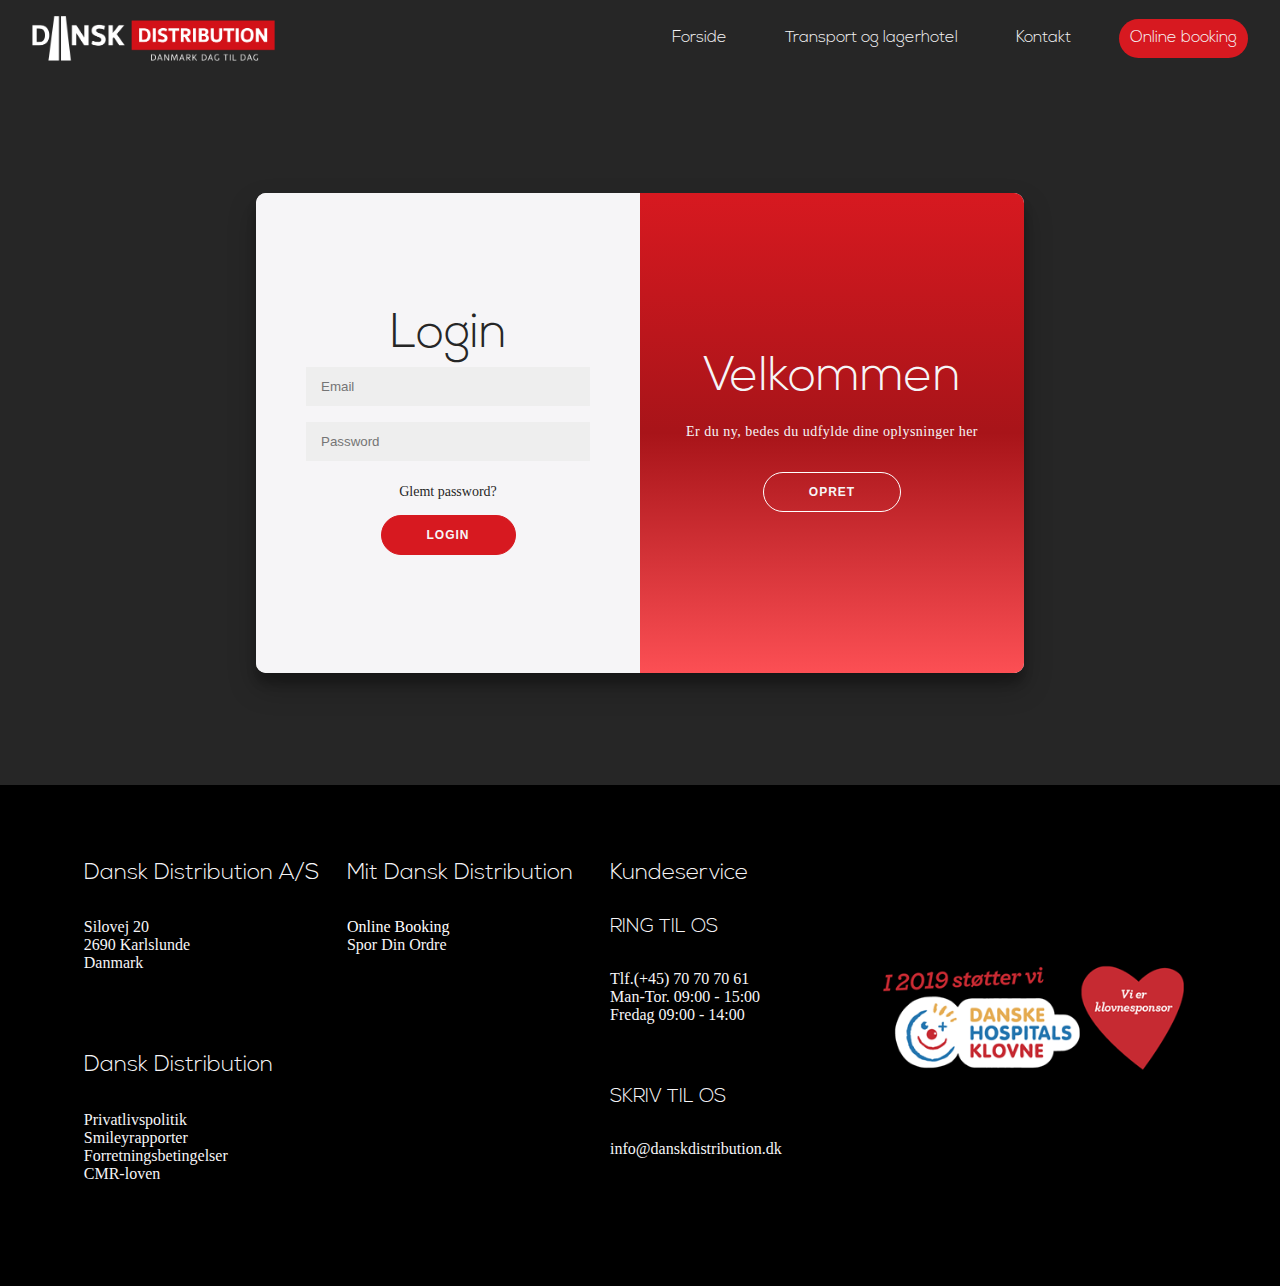
==== commit f4ae0e67: "index og booking" ====
--- a/booking.html
+++ b/booking.html
@@ -54,7 +54,7 @@
                     <h1>Login</h1>
                     <input type="email" placeholder="Email" />
                     <input type="password" placeholder="Password" />
-                    <a href="#">Forgot your password?</a>
+                    <a href="#">Glemt password?</a>
                     <button>Login</button>
                 </form>
             </div>
@@ -64,7 +64,8 @@
                     <div class="overlay-panel overlay-left">
                         <h1>Velkommen tilbage</h1>
                         <p>
-                            To keep connected with us please login with your personal info
+                            Er du allerede kunde,
+                            skal du login her
                         </p>
                         <button class="ghost" id="signIn">Login</button>
                     </div>
--- a/css/main.css
+++ b/css/main.css
@@ -46,6 +46,10 @@
   font-weight: 100;
   color: #F6F5F7;
   opacity: 1;
+}
+
+h1 {
+  font-size: 2em;
 }
 
 p, li {
@@ -142,6 +146,7 @@
   width: 100%;
   height: 80px;
   bottom: 4px;
+  border-top: 1px solid #F6F5F7;
 }
 
 #sec-A .infoboks a {
@@ -169,13 +174,11 @@
   color: #F6F5F7;
 }
 
-#sec-A .infoboks a .boks .wrap .count {
-  text-align: justify;
-}
-
 #sec-A .infoboks a .boks .wrap h3, #sec-A .infoboks a .boks .wrap p {
+  text-align: center;
   opacity: 1;
   color: #F6F5F7;
+  padding: .2rem;
 }
 
 #sec-A .infoboks a .boks .wrap h3 {
@@ -183,7 +186,7 @@
 }
 
 #sec-A .infoboks a .boks .wrap p {
-  font-size: .7em;
+  font-size: .9em;
 }
 
 #sec-A .infoboks a .border {
@@ -646,6 +649,260 @@
 }
 
 /*Kontakt - End*/
+/*Booking*/
+.booking-container {
+  margin: 7em auto;
+  background-color: #F6F5F7;
+  border-radius: 10px;
+  -webkit-box-shadow: 0 14px 28px rgba(0, 0, 0, 0.25), 0 10px 10px rgba(0, 0, 0, 0.22);
+          box-shadow: 0 14px 28px rgba(0, 0, 0, 0.25), 0 10px 10px rgba(0, 0, 0, 0.22);
+  position: relative;
+  overflow: hidden;
+  width: 768px;
+  max-width: 100%;
+  min-height: 480px;
+}
+
+.booking-container h1 {
+  margin: 0;
+}
+
+.booking-container p {
+  font-size: 14px;
+  font-weight: 100;
+  line-height: 20px;
+  letter-spacing: 0.5px;
+  margin: 20px 0 30px;
+}
+
+.booking-container span {
+  font-size: 12px;
+}
+
+.booking-container a {
+  color: #262626;
+  font-size: 14px;
+  text-decoration: none;
+  margin: 15px 0;
+}
+
+.booking-container button {
+  border-radius: 20px;
+  border: 1px solid #d71920;
+  background-color: #d71920;
+  color: #F6F5F7;
+  font-size: 12px;
+  font-weight: bold;
+  padding: 12px 45px;
+  letter-spacing: 1px;
+  text-transform: uppercase;
+  -webkit-transition: -webkit-transform 80ms ease-in;
+  transition: -webkit-transform 80ms ease-in;
+  transition: transform 80ms ease-in;
+  transition: transform 80ms ease-in, -webkit-transform 80ms ease-in;
+}
+
+.booking-container button:active {
+  -webkit-transform: scale(0.95);
+          transform: scale(0.95);
+}
+
+.booking-container button:focus {
+  outline: none;
+}
+
+.booking-container button.ghost {
+  background-color: transparent;
+  border-color: #ffffff;
+}
+
+.booking-container form {
+  background-color: #F6F5F7;
+  display: -webkit-box;
+  display: -ms-flexbox;
+  display: flex;
+  -webkit-box-align: center;
+      -ms-flex-align: center;
+          align-items: center;
+  -webkit-box-pack: center;
+      -ms-flex-pack: center;
+          justify-content: center;
+  -webkit-box-orient: vertical;
+  -webkit-box-direction: normal;
+      -ms-flex-direction: column;
+          flex-direction: column;
+  padding: 0 50px;
+  height: 100%;
+  text-align: center;
+}
+
+.booking-container form h1 {
+  color: #262626;
+}
+
+.booking-container input {
+  background-color: #eee;
+  border: none;
+  padding: 12px 15px;
+  margin: 8px 0;
+  width: 100%;
+}
+
+.form-container {
+  position: absolute;
+  top: 0;
+  height: 100%;
+  -webkit-transition: all 0.6s ease-in-out;
+  transition: all 0.6s ease-in-out;
+}
+
+.sign-in-container {
+  left: 0;
+  width: 50%;
+  z-index: 2;
+}
+
+.sign-up-container {
+  left: 0;
+  width: 50%;
+  opacity: 0;
+  z-index: 1;
+}
+
+.booking-container.right-panel-active .sign-in-container {
+  -webkit-transform: translateX(100%);
+          transform: translateX(100%);
+}
+
+.booking-container.right-panel-active .sign-up-container {
+  -webkit-transform: translateX(100%);
+          transform: translateX(100%);
+  opacity: 1;
+  z-index: 5;
+  -webkit-animation: show 0.6s;
+          animation: show 0.6s;
+}
+
+@-webkit-keyframes show {
+  0%,
+  49.99% {
+    opacity: 0;
+    z-index: 1;
+  }
+  50%,
+  100% {
+    opacity: 1;
+    z-index: 5;
+  }
+}
+
+@keyframes show {
+  0%,
+  49.99% {
+    opacity: 0;
+    z-index: 1;
+  }
+  50%,
+  100% {
+    opacity: 1;
+    z-index: 5;
+  }
+}
+
+.overlay-container {
+  position: absolute;
+  top: 0;
+  left: 50%;
+  width: 50%;
+  height: 100%;
+  overflow: hidden;
+  -webkit-transition: -webkit-transform 0.6s ease-in-out;
+  transition: -webkit-transform 0.6s ease-in-out;
+  transition: transform 0.6s ease-in-out;
+  transition: transform 0.6s ease-in-out, -webkit-transform 0.6s ease-in-out;
+  z-index: 100;
+}
+
+.booking-container.right-panel-active .overlay-container {
+  -webkit-transform: translateX(-100%);
+          transform: translateX(-100%);
+}
+
+.overlay {
+  background: #d71920;
+  background: -webkit-gradient(linear, left top, left bottom, from(#D71920), color-stop(#A81419), to(#FC4F54));
+  background: linear-gradient(to bottom, #D71920, #A81419, #FC4F54);
+  background-repeat: no-repeat;
+  background-size: cover;
+  background-position: 0 0;
+  color: #ffffff;
+  position: relative;
+  left: -100%;
+  height: 100%;
+  width: 200%;
+  -webkit-transform: translateX(0);
+          transform: translateX(0);
+  -webkit-transition: -webkit-transform 0.6s ease-in-out;
+  transition: -webkit-transform 0.6s ease-in-out;
+  transition: transform 0.6s ease-in-out;
+  transition: transform 0.6s ease-in-out, -webkit-transform 0.6s ease-in-out;
+}
+
+.booking-container.right-panel-active .overlay {
+  -webkit-transform: translateX(50%);
+          transform: translateX(50%);
+}
+
+.overlay-panel {
+  position: absolute;
+  display: -webkit-box;
+  display: -ms-flexbox;
+  display: flex;
+  -webkit-box-align: center;
+      -ms-flex-align: center;
+          align-items: center;
+  -webkit-box-pack: center;
+      -ms-flex-pack: center;
+          justify-content: center;
+  -webkit-box-orient: vertical;
+  -webkit-box-direction: normal;
+      -ms-flex-direction: column;
+          flex-direction: column;
+  padding: 0 40px;
+  text-align: center;
+  top: 0;
+  height: 100%;
+  width: 50%;
+  -webkit-transform: translateX(0);
+          transform: translateX(0);
+  -webkit-transition: -webkit-transform 0.6s ease-in-out;
+  transition: -webkit-transform 0.6s ease-in-out;
+  transition: transform 0.6s ease-in-out;
+  transition: transform 0.6s ease-in-out, -webkit-transform 0.6s ease-in-out;
+}
+
+.overlay-left {
+  -webkit-transform: translateX(0);
+          transform: translateX(0);
+}
+
+.container.right-panel-active .overlay-left {
+  -webkit-transform: translateX(0);
+          transform: translateX(0);
+}
+
+.overlay-right {
+  right: 0;
+  -webkit-transform: translateX(0);
+          transform: translateX(0);
+}
+
+.booking-container.right-panel-active .overlay-right {
+  -webkit-transform: translateX(20%);
+          transform: translateX(20%);
+}
+
+/*Booking - End*/
 /*Footer*/
 footer {
   background-color: black;
@@ -791,6 +1048,9 @@
 
 /*Footer - End*/
 @media screen and (min-width: 768px) {
+  h1 {
+    font-size: 3em;
+  }
   /*Navigation*/
   header {
     background-color: #262626;
@@ -965,7 +1225,7 @@
     opacity: 1;
   }
   #sec-A .infoboks a .boks .wrap p {
-    font-size: 1.2em;
+    font-size: 1.5em;
     opacity: 1;
   }
   .title {
@@ -1484,251 +1744,206 @@
   }
   /*Kontakt - End*/
   /*Booking*/
-  .booking-container {
+  /*.booking-container {
     margin: 5% auto;
     margin-bottom: 10%;
-    background-color: #F6F5F7;
+    background-color: $white;
     border-radius: 10px;
-    -webkit-box-shadow: 0 14px 28px rgba(0, 0, 0, 0.25), 0 10px 10px rgba(0, 0, 0, 0.22);
-            box-shadow: 0 14px 28px rgba(0, 0, 0, 0.25), 0 10px 10px rgba(0, 0, 0, 0.22);
+    box-shadow: 0 14px 28px rgba(0, 0, 0, 0.25), 0 10px 10px rgba(0, 0, 0, 0.22);
     position: relative;
     overflow: hidden;
     width: 768px;
     max-width: 100%;
     min-height: 480px;
-  }
-  .booking-container .form-container {
-    position: absolute;
-    top: 0;
-    height: 100%;
-    -webkit-transition: all 0.6s ease-in-out;
-    transition: all 0.6s ease-in-out;
-  }
-  .booking-container .sign-in-container {
-    left: 0;
-    width: 50%;
-    z-index: 2;
-  }
-  .booking-container .sign-up-container {
-    left: 0;
-    width: 50%;
-    opacity: 0;
-    z-index: 1;
-  }
-  .booking-container .overlay-container {
-    position: absolute;
-    top: 0;
-    left: 50%;
-    width: 50%;
-    height: 100%;
-    overflow: hidden;
-    -webkit-transition: -webkit-transform 0.6s ease-in-out;
-    transition: -webkit-transform 0.6s ease-in-out;
-    transition: transform 0.6s ease-in-out;
-    transition: transform 0.6s ease-in-out, -webkit-transform 0.6s ease-in-out;
-    z-index: 100;
-  }
-  .booking-container .overlay-container .overlay {
-    background: #d71920;
-    background: -webkit-gradient(linear, left top, left bottom, from(#d71920), color-stop(#A81419), to(#FC4F54));
-    background: linear-gradient(to bottom, #d71920, #A81419, #FC4F54);
-    background-repeat: no-repeat;
-    background-size: cover;
-    background-position: 0 0;
-    color: #ffffff;
-    position: relative;
-    left: -100%;
-    height: 100%;
-    width: 200%;
-    -webkit-transform: translateX(0);
+    .form-container {
+        position: absolute;
+        top: 0;
+        height: 100%;
+        transition: all 0.6s ease-in-out;
+    }
+    .sign-in-container {
+        left: 0;
+        width: 50%;
+        z-index: 2;
+    }
+    .sign-up-container {
+        left: 0;
+        width: 50%;
+        opacity: 0;
+        z-index: 1;
+    } 
+    .overlay-container {
+        position: absolute;
+        top: 0;
+        left: 50%;
+        width: 50%;
+        height: 100%;
+        overflow: hidden;
+        transition: transform 0.6s ease-in-out;
+        z-index: 100;
+        .overlay {
+            background: $red;
+            background: -webkit-linear-gradient(to bottom, $red, #A81419, #FC4F54);
+            background: linear-gradient(to bottom, $red, #A81419, #FC4F54);
+            background-repeat: no-repeat;
+            background-size: cover;
+            background-position: 0 0;
+            color: #ffffff;
+            position: relative;
+            left: -100%;
+            height: 100%;
+            width: 200%;
             transform: translateX(0);
-    -webkit-transition: -webkit-transform 0.6s ease-in-out;
-    transition: -webkit-transform 0.6s ease-in-out;
-    transition: transform 0.6s ease-in-out;
-    transition: transform 0.6s ease-in-out, -webkit-transform 0.6s ease-in-out;
-  }
-  .booking-container .overlay-container .overlay-panel {
-    position: absolute;
-    display: -webkit-box;
-    display: -ms-flexbox;
-    display: flex;
-    -webkit-box-align: center;
-        -ms-flex-align: center;
+            transition: transform 0.6s ease-in-out;
+        }
+        .overlay-panel {
+            position: absolute;
+            display: flex;
             align-items: center;
-    -webkit-box-pack: center;
-        -ms-flex-pack: center;
             justify-content: center;
-    -webkit-box-orient: vertical;
-    -webkit-box-direction: normal;
-        -ms-flex-direction: column;
             flex-direction: column;
-    padding: 0 40px;
-    text-align: center;
-    top: 0;
-    height: 100%;
-    width: 50%;
-    -webkit-transform: translateX(0);
+            padding: 0 40px;
+            text-align: center;
+            top: 0;
+            height: 100%;
+            width: 50%;
             transform: translateX(0);
-    -webkit-transition: -webkit-transform 0.6s ease-in-out;
-    transition: -webkit-transform 0.6s ease-in-out;
-    transition: transform 0.6s ease-in-out;
-    transition: transform 0.6s ease-in-out, -webkit-transform 0.6s ease-in-out;
-  }
-  .booking-container .overlay-container .overlay-left {
-    -webkit-transform: translateX(-20%);
+            transition: transform 0.6s ease-in-out;
+        }
+        .overlay-left {
             transform: translateX(-20%);
-  }
-  .booking-container .overlay-container .overlay-right {
-    right: 0;
-    -webkit-transform: translateX(0);
+        }
+        .overlay-right {
+            right: 0;
             transform: translateX(0);
-  }
-  .booking-container h1 {
-    font-weight: bold;
-    margin: 0;
-  }
-  .booking-container p {
-    font-size: 14px;
-    font-weight: 100;
-    line-height: 20px;
-    letter-spacing: 0.5px;
-    margin: 20px 0 30px;
-  }
-  .booking-container span {
-    font-size: 12px;
-  }
-  .booking-container a {
-    color: #333;
-    font-size: 14px;
-    text-decoration: none;
-    margin: 15px 0;
-  }
-  .booking-container button {
-    border-radius: 20px;
-    border: 1px solid #d71920;
-    background-color: #d71920;
-    color: #F6F5F7;
-    font-size: 12px;
-    font-weight: bold;
-    padding: 12px 45px;
-    letter-spacing: 1px;
-    text-transform: uppercase;
-    -webkit-transition: -webkit-transform 80ms ease-in;
-    transition: -webkit-transform 80ms ease-in;
-    transition: transform 80ms ease-in;
-    transition: transform 80ms ease-in, -webkit-transform 80ms ease-in;
-  }
-  .booking-container button:active {
-    -webkit-transform: scale(0.95);
-            transform: scale(0.95);
-  }
-  .booking-container button:focus {
-    outline: none;
-  }
-  .booking-container button.ghost {
-    background-color: transparent;
-    border-color: #ffffff;
-  }
-  .booking-container form {
-    background-color: #ffffff;
-    display: -webkit-box;
-    display: -ms-flexbox;
-    display: flex;
-    -webkit-box-align: center;
-        -ms-flex-align: center;
-            align-items: center;
-    -webkit-box-pack: center;
-        -ms-flex-pack: center;
-            justify-content: center;
-    -webkit-box-orient: vertical;
-    -webkit-box-direction: normal;
-        -ms-flex-direction: column;
-            flex-direction: column;
-    padding: 0 50px;
-    height: 100%;
-    text-align: center;
-  }
-  .booking-container form h1 {
-    color: #262626;
-  }
-  .booking-container input {
-    background-color: #eee;
-    border: none;
-    padding: 12px 15px;
-    margin: 8px 0;
-    width: 100%;
-  }
-  .booking-container .social-container {
-    margin: 20px 0;
-  }
-  .booking-container .social-container a {
-    border: 1px solid #dddddd;
-    border-radius: 50%;
-    display: -webkit-inline-box;
-    display: -ms-inline-flexbox;
-    display: inline-flex;
-    -webkit-box-pack: center;
-        -ms-flex-pack: center;
-            justify-content: center;
-    -webkit-box-align: center;
-        -ms-flex-align: center;
-            align-items: center;
-    margin: 0 5px;
-    height: 40px;
-    width: 40px;
-  }
-  .right-panel-active .sign-in-container {
-    -webkit-transform: translateX(100%);
-            transform: translateX(100%);
-  }
-  .right-panel-active .sign-up-container {
-    -webkit-transform: translateX(100%);
-            transform: translateX(100%);
-    opacity: 1;
-    z-index: 5;
-    -webkit-animation: show 0.6s;
-            animation: show 0.6s;
-  }
-  .right-panel-active .overlay-container {
-    -webkit-transform: translateX(-100%);
-            transform: translateX(-100%);
-  }
-  .right-panel-active .overlay {
-    -webkit-transform: translateX(50%);
-            transform: translateX(50%);
-  }
-  .right-panel-active .overlay-left {
-    -webkit-transform: translateX(0);
-            transform: translateX(0);
-  }
-  .right-panel-active .overlay-right {
-    -webkit-transform: translateX(20%);
-            transform: translateX(20%);
-  }
-  @-webkit-keyframes show {
+        }
+    }
+    
+    h1 {
+        font-weight: bold;
+        margin: 0;
+    }
+    
+    p {
+        font-size: 14px;
+        font-weight: 100;
+        line-height: 20px;
+        letter-spacing: 0.5px;
+        margin: 20px 0 30px;
+    }
+    
+    span {
+        font-size: 12px;
+    }
+    
+    a {
+        color: #333;
+        font-size: 14px;
+        text-decoration: none;
+        margin: 15px 0;
+    }
+    
+    button {
+        border-radius: 20px;
+        border: 1px solid $red;
+        background-color: $red;
+        color: $white;
+        font-size: 12px;
+        font-weight: bold;
+        padding: 12px 45px;
+        letter-spacing: 1px;
+        text-transform: uppercase;
+        transition: transform 80ms ease-in;
+    }
+    
+    button:active {
+        transform: scale(0.95);
+    }
+    
+    button:focus {
+        outline: none;
+    }
+    
+    button.ghost {
+        background-color: transparent;
+        border-color: #ffffff;
+    }
+    
+    form {
+        background-color: #ffffff;
+        display: flex;
+        align-items: center;
+        justify-content: center;
+        flex-direction: column;
+        padding: 0 50px;
+        height: 100%;
+        text-align: center;
+        h1 {
+            color: $background;
+        }
+    }
+    
+    input {
+        background-color: #eee;
+        border: none;
+        padding: 12px 15px;
+        margin: 8px 0;
+        width: 100%;
+    }
+    
+    .social-container {
+        margin: 20px 0;
+    }
+    
+    .social-container a {
+        border: 1px solid #dddddd;
+        border-radius: 50%;
+        display: inline-flex;
+        justify-content: center;
+        align-items: center;
+        margin: 0 5px;
+        height: 40px;
+        width: 40px;
+    }
+}
+.right-panel-active {
+    .sign-in-container {
+        transform: translateX(100%);
+    }
+    .sign-up-container {
+        transform: translateX(100%);
+        opacity: 1;
+        z-index: 5;
+        animation: show 0.6s;
+    }
+    .overlay-container {
+        transform: translateX(-100%);
+    }
+    .overlay {
+        transform: translateX(50%);
+    }
+    .overlay-left {
+        transform: translateX(0);
+    }
+    .overlay-right {
+        transform: translateX(20%);
+    }
+}
+
+@keyframes show {
     0%,
     49.99% {
-      opacity: 0;
-      z-index: 1;
-    }
+        opacity: 0;
+        z-index: 1;
+    }
+
     50%,
     100% {
-      opacity: 1;
-      z-index: 5;
-    }
-  }
-  @keyframes show {
-    0%,
-    49.99% {
-      opacity: 0;
-      z-index: 1;
-    }
-    50%,
-    100% {
-      opacity: 1;
-      z-index: 5;
-    }
-  }
+        opacity: 1;
+        z-index: 5;
+    }
+}
+*/
   /*Booking - End*/
   /*Footer*/
   footer {
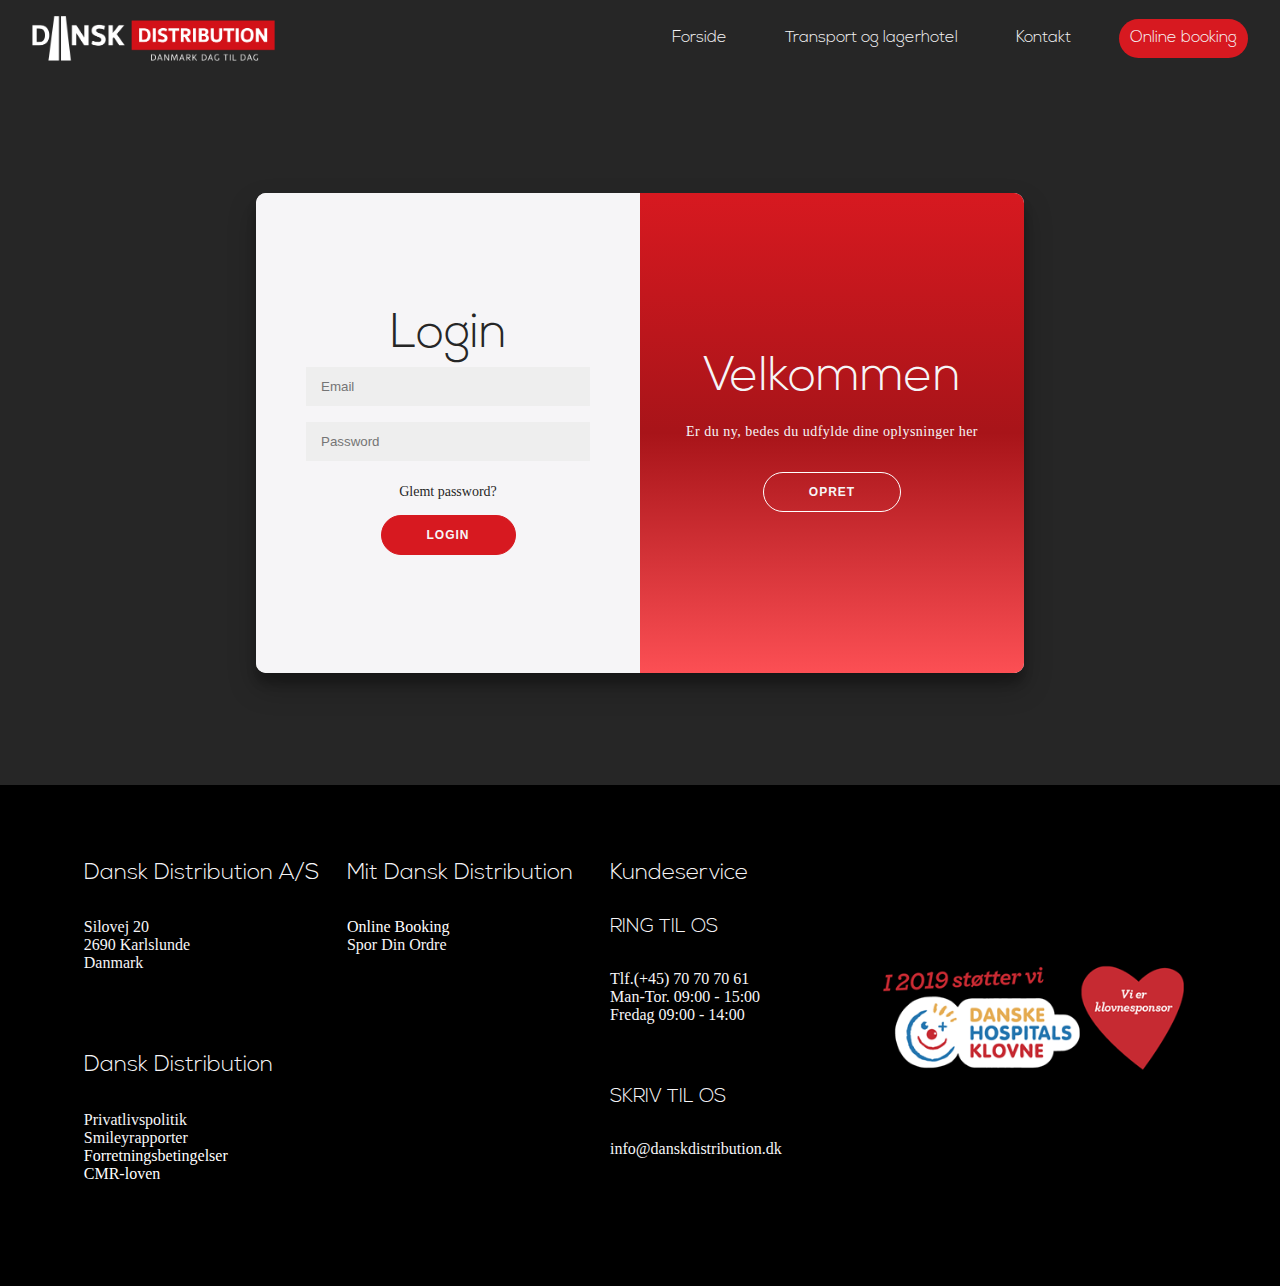
==== commit 54b03afa: "Tilføjet ensartede tekststørrelser og links" ====
--- a/booking.html
+++ b/booking.html
@@ -7,6 +7,7 @@
     <title>Dansk Distribution</title>
     <link rel="stylesheet" href="https://use.fontawesome.com/releases/v5.8.1/css/all.css" integrity="sha384-50oBUHEmvpQ+1lW4y57PTFmhCaXp0ML5d60M1M7uH2+nqUivzIebhndOJK28anvf" crossorigin="anonymous">
     <link rel="stylesheet" href="css/main.css">
+    <META NAME="ROBOTS" CONTENT="NOINDEX, NOFOLLOW">
 </head>
 <body>
     <!--Navigation and Logo-->
@@ -96,8 +97,8 @@
             <ul>
                 <li>Privatlivspolitik</li>
                 <li>Smileyrapporter</li>
-                <li>Forretningsbetingelser</li>
-                <li>CMR-loven</li>
+                <li><a href="https://www.danskdistribution.dk/uf/100000_109999/106582/87d1824cd6d40269f77d8c7ca3054902.pdf" target="none">Forretningsbetingelser</li>
+                    <li><a href="https://www.danskdistribution.dk/uf/100000_109999/106582/9639483a4236065424f8f26984635d3d.pdf" target="none">CMR-loven</a></li>
             </ul>
         </section>
 
@@ -121,9 +122,9 @@
 
             <h2>SKRIV TIL OS</h2>
             <!--Overvej om der skal bruges UL eller bare "p"-->
-            <ul>
-                <li>info@danskdistribution.dk</li>
-            </ul>
+            <p>
+                info@danskdistribution.dk
+            </p>
         </section>
 
         <section id="klovnesponsor" class="grid-footer">
--- a/css/main.css
+++ b/css/main.css
@@ -307,67 +307,40 @@
 .tl-titel {
   width: 100%;
   margin-top: 2em;
+  display: none;
 }
 
 .tl-titel h1 {
   text-align: center;
   font-size: 1.5em;
+  margin-bottom: 1.5em;
 }
 
 .transport {
+  width: 100%;
+}
+
+.transport .transport-tekst {
   display: -ms-grid;
   display: grid;
-  -ms-grid-columns: 1fr 1fr 1fr 1fr 1fr 1fr 1fr 1fr 1fr 1fr 1fr 1fr;
-      grid-template-columns: 1fr 1fr 1fr 1fr 1fr 1fr 1fr 1fr 1fr 1fr 1fr 1fr;
+  -ms-grid-columns: 1fr 18fr 1fr;
+      grid-template-columns: 1fr 18fr 1fr;
   grid-auto-rows: minmax(30px, auto);
   -ms-grid-row-align: start;
       align-self: start;
-  margin-top: 4em;
-}
-
-.transport #hvid-baggrund-1 {
-  -ms-grid-row: 3;
-  grid-row: 3;
-  -ms-grid-column: 5;
-  -ms-grid-column-span: 4;
-  grid-column: 5/9;
-  z-index: 0;
-  background-color: #fff;
-}
-
-.transport #roed-baggrund-1 {
-  -ms-grid-row: 3;
-  grid-row: 3;
-  -ms-grid-column: 1;
-  -ms-grid-column-span: 4;
-  grid-column: 1/5;
-  z-index: 0;
   background-color: #d71920;
 }
 
-.transport #hvid-baggrund-2 {
-  display: none;
-}
-
-.transport #roed-baggrund-2 {
-  -ms-grid-row: 3;
-  grid-row: 3;
-  -ms-grid-column: 9;
-  -ms-grid-column-span: 4;
-  grid-column: 9/13;
-  z-index: 0;
-  background-color: #d71920;
-}
-
-.transport h2 {
+.transport .transport-tekst h2 {
   -ms-grid-column: 2;
-  -ms-grid-column-span: 10;
-  grid-column: 2/12;
-  font-size: 1.2em;
-  margin-bottom: 0;
-}
-
-.transport h3 {
+  -ms-grid-column-span: 1;
+  grid-column: 2/3;
+  font-size: 1.5em;
+  margin-bottom: 0.8em;
+  padding-top: 0.5em;
+}
+
+.transport .transport-tekst h3 {
   margin-top: 30px;
   margin-bottom: 10px;
   text-align: center;
@@ -375,24 +348,77 @@
   font-size: 0.8em;
 }
 
-.transport p {
+.transport .transport-tekst p {
   -ms-grid-column: 2;
-  -ms-grid-column-span: 10;
-  grid-column: 2/12;
-  margin-bottom: 2em;
-  font-size: 0.9em;
-}
-
-.transport .tl-billede-transport {
+  -ms-grid-column-span: 1;
+  grid-column: 2/3;
+  -ms-flex-item-align: start;
+      -ms-grid-row-align: start;
+      align-self: start;
+  font-size: 1em;
+  padding-bottom: 1em;
+}
+
+.transport .transport-tekst .tl-billede-transport {
   display: none;
 }
 
-.transport .tl_liste_1 {
-  -ms-grid-row: 3;
-  grid-row: 3;
+.transport .tl-lister-1 {
+  display: -ms-grid;
+  display: grid;
+  -ms-grid-columns: 1fr 1fr 1fr;
+      grid-template-columns: 1fr 1fr 1fr;
+  -ms-grid-rows: 1fr;
+      grid-template-rows: 1fr;
+}
+
+.transport .tl-lister-1 #graa-baggrund-1 {
+  -ms-grid-row: 1;
+  -ms-grid-row-span: 1;
+  grid-row: 1/2;
+  -ms-grid-column: 2;
+  -ms-grid-column-span: 1;
+  grid-column: 2/3;
+  z-index: 0;
+  background-color: #262626;
+  border: 4px inset #707070;
+}
+
+.transport .tl-lister-1 #hvid-baggrund-1 {
+  -ms-grid-row: 1;
+  -ms-grid-row-span: 1;
+  grid-row: 1/2;
   -ms-grid-column: 1;
-  -ms-grid-column-span: 4;
-  grid-column: 1/5;
+  -ms-grid-column-span: 1;
+  grid-column: 1/2;
+  z-index: 0;
+  background-color: #F6F5F7;
+  border: 4px inset #707070;
+}
+
+.transport .tl-lister-1 #graa-baggrund-2 {
+  display: none;
+}
+
+.transport .tl-lister-1 #hvid-baggrund-2 {
+  -ms-grid-row: 1;
+  -ms-grid-row-span: 1;
+  grid-row: 1/2;
+  -ms-grid-column: 3;
+  -ms-grid-column-span: 1;
+  grid-column: 3/4;
+  z-index: 0;
+  background-color: #F6F5F7;
+  border: 4px inset #707070;
+}
+
+.transport .tl-lister-1 .tl_liste_1 {
+  -ms-grid-row: 1;
+  -ms-grid-row-span: 1;
+  grid-row: 1/2;
+  -ms-grid-column: 1;
+  -ms-grid-column-span: 1;
+  grid-column: 1/2;
   width: 80%;
   -ms-grid-column-align: center;
       justify-self: center;
@@ -400,23 +426,29 @@
   padding-bottom: 1em;
 }
 
-.transport .tl_liste_1 h3 {
+.transport .tl-lister-1 .tl_liste_1 h3 {
   text-align: center;
-}
-
-.transport .tl_liste_1 p {
-  margin-bottom: 1.4em;
+  color: black;
+  font-size: 0.8em;
+  padding-top: 2em;
+  padding-bottom: 1em;
+}
+
+.transport .tl-lister-1 .tl_liste_1 p {
+  padding-bottom: 1.4em;
   text-align: start;
   margin-top: 3px;
   font-size: 0.75em;
-}
-
-.transport .tl_liste_2 {
-  -ms-grid-row: 3;
-  grid-row: 3;
-  -ms-grid-column: 5;
-  -ms-grid-column-span: 4;
-  grid-column: 5/9;
+  color: black;
+}
+
+.transport .tl-lister-1 .tl_liste_2 {
+  -ms-grid-row: 1;
+  -ms-grid-row-span: 1;
+  grid-row: 1/2;
+  -ms-grid-column: 2;
+  -ms-grid-column-span: 1;
+  grid-column: 2/3;
   width: 80%;
   -ms-grid-column-align: center;
       justify-self: center;
@@ -424,24 +456,29 @@
   padding-bottom: 1em;
 }
 
-.transport .tl_liste_2 h3 {
-  color: black;
-}
-
-.transport .tl_liste_2 p {
+.transport .tl-lister-1 .tl_liste_2 h3 {
+  text-align: center;
+  color: #F6F5F7;
+  font-size: 0.8em;
+  padding-top: 2em;
+  padding-bottom: 2em;
+}
+
+.transport .tl-lister-1 .tl_liste_2 p {
   text-align: start;
   margin-top: 7px;
-  color: black;
+  color: #F6F5F7;
   margin-bottom: 1.4em;
   font-size: 0.75em;
 }
 
-.transport .tl_liste_3 {
-  -ms-grid-row: 3;
-  grid-row: 3;
-  -ms-grid-column: 9;
-  -ms-grid-column-span: 4;
-  grid-column: 9/13;
+.transport .tl-lister-1 .tl_liste_3 {
+  -ms-grid-row: 1;
+  -ms-grid-row-span: 1;
+  grid-row: 1/2;
+  -ms-grid-column: 3;
+  -ms-grid-column-span: 1;
+  grid-column: 3/4;
   width: 80%;
   -ms-grid-column-align: center;
       justify-self: center;
@@ -449,80 +486,109 @@
   padding-bottom: 1em;
 }
 
-.transport .tl_liste_3 p {
+.transport .tl-lister-1 .tl_liste_3 h3 {
+  text-align: center;
+  color: black;
+  font-size: 0.8em;
+  padding-top: 2em;
+  padding-bottom: 2.3em;
+}
+
+.transport .tl-lister-1 .tl_liste_3 p {
   text-align: start;
   margin-top: 3px;
   margin-bottom: 1.4em;
   font-size: 0.75em;
+  color: black;
 }
 
 .lagerhotel {
+  width: 100%;
+}
+
+.lagerhotel .lagerhotel-tekst {
+  width: 100%;
   display: -ms-grid;
   display: grid;
-  -ms-grid-columns: 1fr 1fr 1fr 1fr 1fr 1fr 1fr 1fr 1fr 1fr 1fr 1fr;
-      grid-template-columns: 1fr 1fr 1fr 1fr 1fr 1fr 1fr 1fr 1fr 1fr 1fr 1fr;
-  grid-auto-rows: minmax(30px, auto);
+  -ms-grid-columns: 1fr 18fr 1fr;
+      grid-template-columns: 1fr 18fr 1fr;
+  -ms-grid-rows: 1fr;
+      grid-template-rows: 1fr;
   -ms-grid-row-align: start;
       align-self: start;
-  margin-top: 5em;
-}
-
-.lagerhotel #hvid-baggrund-3 {
-  -ms-grid-row: 3;
-  grid-row: 3;
-  -ms-grid-column: 7;
-  -ms-grid-column-span: 6;
-  grid-column: 7/13;
-  z-index: 0;
-  background-color: #fff;
-}
-
-.lagerhotel #roed-baggrund-3 {
-  -ms-grid-row: 3;
-  grid-row: 3;
-  -ms-grid-column: 1;
-  -ms-grid-column-span: 6;
-  grid-column: 1/7;
-  z-index: 0;
   background-color: #d71920;
 }
 
-.lagerhotel h2 {
+.lagerhotel .lagerhotel-tekst h2 {
   -ms-grid-column: 2;
-  -ms-grid-column-span: 10;
-  grid-column: 2/12;
+  -ms-grid-column-span: 1;
+  grid-column: 2/3;
   -ms-grid-column-align: start;
       justify-self: start;
-  font-size: 1.2em;
-}
-
-.lagerhotel h3 {
+  font-size: 1.5em;
+  margin-bottom: 0.8em;
+  padding-top: 0.5em;
+}
+
+.lagerhotel .lagerhotel-tekst h3 {
   margin-top: 30px;
   margin-bottom: 1.4em;
   text-align: center;
   font-size: 0.8em;
 }
 
-.lagerhotel p {
+.lagerhotel .lagerhotel-tekst p {
   -ms-grid-column: 2;
-  -ms-grid-column-span: 10;
-  grid-column: 2/12;
+  -ms-grid-column-span: 1;
+  grid-column: 2/3;
   -ms-grid-column-align: start;
       justify-self: start;
-  margin-bottom: 2em;
+  padding-bottom: 1em;
   font-size: 0.9em;
 }
 
-.lagerhotel .tl-billede-lager {
+.lagerhotel .lagerhotel-tekst .tl-billede-lager {
   display: none;
 }
 
-.lagerhotel .tl_liste_4 {
-  -ms-grid-row: 3;
-  grid-row: 3;
+.lagerhotel .tl-lister-2 {
+  width: 100%;
+  display: -ms-grid;
+  display: grid;
+  -ms-grid-columns: 1fr 1fr;
+      grid-template-columns: 1fr 1fr;
+  -ms-grid-rows: 1fr;
+      grid-template-rows: 1fr;
+}
+
+.lagerhotel .tl-lister-2 #graa-baggrund-3 {
+  -ms-grid-row: 1;
+  grid-row: 1;
+  -ms-grid-column: 2;
+  -ms-grid-column-span: 1;
+  grid-column: 2/3;
+  z-index: 0;
+  background-color: #262626;
+  border: 4px inset #707070;
+}
+
+.lagerhotel .tl-lister-2 #hvid-baggrund-3 {
+  -ms-grid-row: 1;
+  grid-row: 1;
   -ms-grid-column: 1;
-  -ms-grid-column-span: 6;
-  grid-column: 1/7;
+  -ms-grid-column-span: 1;
+  grid-column: 1/2;
+  z-index: 0;
+  background-color: #F6F5F7;
+  border: 4px inset #707070;
+}
+
+.lagerhotel .tl-lister-2 .tl_liste_4 {
+  -ms-grid-row: 1;
+  grid-row: 1;
+  -ms-grid-column: 1;
+  -ms-grid-column-span: 1;
+  grid-column: 1/2;
   width: 85%;
   -ms-grid-column-align: center;
       justify-self: center;
@@ -531,27 +597,32 @@
   padding-bottom: 1em;
 }
 
-.lagerhotel .tl_liste_4 h3 {
-  margin-bottom: 2.9em;
-}
-
-.lagerhotel .tl_liste_4 p {
+.lagerhotel .tl-lister-2 .tl_liste_4 h3 {
+  color: black;
+  font-size: 0.8em;
+  padding-top: 2em;
+  padding-bottom: 2.2em;
+  text-align: center;
+}
+
+.lagerhotel .tl-lister-2 .tl_liste_4 p {
   -ms-grid-column: 1;
-  -ms-grid-column-span: 3;
-  grid-column: 1/4;
+  -ms-grid-column-span: 1;
+  grid-column: 1/2;
   text-align: start;
   margin-bottom: 1.4em;
   margin-top: 3px;
   font-size: 0.75em;
-}
-
-.lagerhotel .tl_liste_5 {
-  -ms-grid-row: 3;
-  grid-row: 3;
+  color: black;
+}
+
+.lagerhotel .tl-lister-2 .tl_liste_5 {
+  -ms-grid-row: 1;
+  grid-row: 1;
   width: 85%;
-  -ms-grid-column: 7;
-  -ms-grid-column-span: 6;
-  grid-column: 7/13;
+  -ms-grid-column: 2;
+  -ms-grid-column-span: 1;
+  grid-column: 2/3;
   -ms-grid-column-align: center;
       justify-self: center;
   z-index: 1;
@@ -559,32 +630,39 @@
   padding-bottom: 1em;
 }
 
-.lagerhotel .tl_liste_5 h3 {
-  color: black;
-}
-
-.lagerhotel .tl_liste_5 p {
+.lagerhotel .tl-lister-2 .tl_liste_5 h3 {
+  color: #F6F5F7;
+  font-size: 0.8em;
+  padding-top: 2em;
+  padding-bottom: 1em;
+  text-align: center;
+}
+
+.lagerhotel .tl-lister-2 .tl_liste_5 p {
   margin-top: 3px;
   margin-bottom: 1.4em;
-  color: black;
+  color: #F6F5F7;
   font-size: 0.75em;
 }
 
-.lagerhotel .tl_liste_5 .tl-liste-5-1 {
+.lagerhotel .tl-lister-2 .tl_liste_5 .tl-liste-5-1 {
   float: left;
 }
 
-.lagerhotel .tl_liste_5 .tl-liste-5-2 {
+.lagerhotel .tl-lister-2 .tl_liste_5 .tl-liste-5-2 {
   float: right;
 }
 
 .lagerhotel .bundtekst {
-  -ms-grid-column: 2;
-  -ms-grid-column-span: 10;
-  grid-column: 2/12;
-  -ms-grid-column-align: center;
-      justify-self: center;
+  width: 80%;
+  margin-left: auto;
+  margin-right: auto;
   margin-top: 2em;
+  margin-bottom: 2em;
+}
+
+.lagerhotel .bundtekst p {
+  font-size: 1em;
 }
 
 /*Transport & Lagerhotel (T&L) - End*/
@@ -603,12 +681,14 @@
 .kontakt h2 {
   margin-bottom: 1em;
   margin-left: 0.8em;
+  font-size: 1.5em;
 }
 
 .kontakt h3 {
   margin-top: 1.2em;
   margin-bottom: 0.5em;
-  margin-left: 0.8em;
+  margin-left: 1em;
+  font-size: 1.2em;
 }
 
 .kontakt ul {
@@ -983,6 +1063,10 @@
   text-align: right;
 }
 
+footer #dadi li:hover {
+  color: #e5343d;
+}
+
 footer #mit-dadi {
   -ms-grid-column: 3;
   -ms-grid-column-span: 1;
@@ -1006,6 +1090,22 @@
   text-align: right;
 }
 
+footer #mit-dadi li:hover {
+  color: #e5343d;
+  -webkit-transition-duration: 200ms;
+          transition-duration: 200ms;
+}
+
+footer #mit-dadi a {
+  text-align: right;
+}
+
+footer #mit-dadi a:hover {
+  color: #e5343d;
+  -webkit-transition-duration: 200ms;
+          transition-duration: 200ms;
+}
+
 footer #footer-kundeservice {
   -ms-grid-column: 2;
   -ms-grid-column-span: 1;
@@ -1027,6 +1127,16 @@
 
 footer #footer-kundeservice li {
   text-align: left;
+}
+
+footer #footer-kundeservice p {
+  text-align: left;
+}
+
+footer #footer-kundeservice p:hover {
+  color: #e5343d;
+  -webkit-transition-duration: 200ms;
+          transition-duration: 200ms;
 }
 
 footer #klovnesponsor {
@@ -1322,183 +1432,225 @@
   /*Index - End*/
   /*Transport & Lagerhotel*/
   .tl-titel {
+    display: block;
     width: 100%;
-    margin-top: 3em;
-    font-size: 1.5em;
+    margin-top: 1em;
+    font-size: 3em;
   }
   .tl-titel h1 {
     text-align: center;
+    margin-bottom: 0.5em;
   }
   .transport {
+    width: 100%;
+  }
+  .transport .transport-tekst {
     display: -ms-grid;
     display: grid;
-    -ms-grid-columns: 1fr 1fr 1fr 1fr 1fr 1fr 1fr 1fr 1fr 1fr 1fr 1fr;
-        grid-template-columns: 1fr 1fr 1fr 1fr 1fr 1fr 1fr 1fr 1fr 1fr 1fr 1fr;
-    grid-auto-rows: minmax(30px, auto);
+    -ms-grid-columns: 1fr 50% 2fr 4fr;
+        grid-template-columns: 1fr 50% 2fr 4fr;
+    -ms-grid-rows: 1fr 2fr 6fr;
+        grid-template-rows: 1fr 2fr 6fr;
     -ms-grid-row-align: start;
         align-self: start;
-    margin-top: 4em;
-  }
-  .transport #hvid-baggrund-1 {
-    -ms-grid-row: 3;
-    grid-row: 3;
-    -ms-grid-column: 5;
-    -ms-grid-column-span: 4;
-    grid-column: 5/9;
-    z-index: 0;
-    background-color: #fff;
-  }
-  .transport #roed-baggrund-1 {
-    -ms-grid-row: 3;
-    grid-row: 3;
-    -ms-grid-column: 1;
-    -ms-grid-column-span: 4;
-    grid-column: 1/5;
-    z-index: 0;
     background-color: #d71920;
   }
-  .transport #hvid-baggrund-2 {
-    display: none;
-  }
-  .transport #roed-baggrund-2 {
-    -ms-grid-row: 3;
-    grid-row: 3;
-    -ms-grid-column: 9;
-    -ms-grid-column-span: 4;
-    grid-column: 9/13;
-    z-index: 0;
-    background-color: #d71920;
-  }
-  .transport h2 {
+  .transport .transport-tekst h2 {
     -ms-grid-column: 2;
-    -ms-grid-column-span: 7;
-    grid-column: 2/9;
+    -ms-grid-column-span: 1;
+    grid-column: 2/3;
+    -ms-grid-row: 2;
+    -ms-grid-row-span: 1;
+    grid-row: 2/3;
     font-size: 2em;
-    margin-bottom: 0.2em;
-  }
-  .transport h3 {
+    margin-bottom: 0;
+    padding-top: 0;
+    -ms-flex-item-align: end;
+        -ms-grid-row-align: end;
+        align-self: end;
+  }
+  .transport .transport-tekst h3 {
     margin-top: 30px;
     margin-bottom: 10px;
     text-align: center;
     margin-bottom: 1.5em;
-  }
-  .transport p {
+    font-size: 0.8em;
+  }
+  .transport .transport-tekst p {
     -ms-grid-column: 2;
-    -ms-grid-column-span: 7;
-    grid-column: 2/9;
-    margin-bottom: 4em;
+    -ms-grid-column-span: 1;
+    grid-column: 2/3;
+    -ms-grid-row: 3;
+    -ms-grid-row-span: 1;
+    grid-row: 3/4;
+    margin-top: 0.8em;
+    margin-bottom: 2em;
     font-size: 1.2em;
   }
-  .transport .tl-billede-transport {
+  .transport .transport-tekst .tl-billede-transport {
     display: -ms-grid;
     display: grid;
+    -ms-grid-column: 4;
+    -ms-grid-column-span: 1;
+    grid-column: 4/5;
     -ms-grid-row: 1;
-    -ms-grid-row-span: 2;
-    grid-row: 1/3;
-    -ms-grid-column: 10;
-    -ms-grid-column-span: 3;
-    grid-column: 10/13;
+    -ms-grid-row-span: 3;
+    grid-row: 1/4;
     -ms-grid-row-align: end;
         align-self: end;
-  }
-  .transport .tl-billede-transport img {
-    width: 100%;
-  }
-  .transport .tl_liste_1 {
-    -ms-grid-row: 3;
-    grid-row: 3;
+    overflow: hidden;
+  }
+  .transport .transport-tekst .tl-billede-transport img {
+    height: 19.5em;
+    -ms-grid-column-align: end;
+        justify-self: end;
+  }
+  .transport .tl-lister-1 {
+    display: -ms-grid;
+    display: grid;
+    -ms-grid-columns: 1fr 1fr 1fr;
+        grid-template-columns: 1fr 1fr 1fr;
+    -ms-grid-rows: 1fr;
+        grid-template-rows: 1fr;
+  }
+  .transport .tl-lister-1 #graa-baggrund-1 {
+    -ms-grid-row: 1;
+    -ms-grid-row-span: 1;
+    grid-row: 1/2;
+    -ms-grid-column: 2;
+    -ms-grid-column-span: 1;
+    grid-column: 2/3;
+    z-index: 0;
+    background-color: #262626;
+    border: 4px inset #707070;
+  }
+  .transport .tl-lister-1 #hvid-baggrund-1 {
+    -ms-grid-row: 1;
+    -ms-grid-row-span: 1;
+    grid-row: 1/2;
     -ms-grid-column: 1;
-    -ms-grid-column-span: 4;
-    grid-column: 1/5;
+    -ms-grid-column-span: 1;
+    grid-column: 1/2;
+    z-index: 0;
+    background-color: #F6F5F7;
+    border: 4px inset #707070;
+  }
+  .transport .tl-lister-1 #graa-baggrund-2 {
+    display: none;
+  }
+  .transport .tl-lister-1 #hvid-baggrund-2 {
+    -ms-grid-row: 1;
+    -ms-grid-row-span: 1;
+    grid-row: 1/2;
+    -ms-grid-column: 3;
+    -ms-grid-column-span: 1;
+    grid-column: 3/4;
+    z-index: 0;
+    background-color: #F6F5F7;
+    border: 4px inset #707070;
+  }
+  .transport .tl-lister-1 .tl_liste_1 {
+    -ms-grid-row: 1;
+    -ms-grid-row-span: 1;
+    grid-row: 1/2;
+    -ms-grid-column: 1;
+    -ms-grid-column-span: 1;
+    grid-column: 1/2;
     width: 80%;
     -ms-grid-column-align: center;
         justify-self: center;
     z-index: 1;
-  }
-  .transport .tl_liste_1 h3 {
+    padding-bottom: 1em;
+  }
+  .transport .tl-lister-1 .tl_liste_1 h3 {
     text-align: center;
-    font-size: 1.54em;
-  }
-  .transport .tl_liste_1 p {
-    margin-bottom: 1.4em;
+    color: black;
+    padding-top: 2em;
+    padding-bottom: 1em;
+    font-size: 1.5em;
+  }
+  .transport .tl-lister-1 .tl_liste_1 p {
     text-align: start;
     margin-top: 3px;
     font-size: 1.2em;
-  }
-  .transport .tl_liste_2 {
-    -ms-grid-row: 3;
-    grid-row: 3;
-    -ms-grid-column: 5;
-    -ms-grid-column-span: 4;
-    grid-column: 5/9;
+    color: black;
+  }
+  .transport .tl-lister-1 .tl_liste_2 {
+    -ms-grid-row: 1;
+    -ms-grid-row-span: 1;
+    grid-row: 1/2;
+    -ms-grid-column: 2;
+    -ms-grid-column-span: 1;
+    grid-column: 2/3;
     width: 80%;
     -ms-grid-column-align: center;
         justify-self: center;
     z-index: 1;
-  }
-  .transport .tl_liste_2 h3 {
-    color: black;
-    font-size: 1.54em;
-  }
-  .transport .tl_liste_2 p {
+    padding-bottom: 1em;
+  }
+  .transport .tl-lister-1 .tl_liste_2 h3 {
+    color: #F6F5F7;
+    text-align: center;
+    padding-top: 2em;
+    padding-bottom: 1em;
+    font-size: 1.5em;
+  }
+  .transport .tl-lister-1 .tl_liste_2 p {
     text-align: start;
     margin-top: 7px;
-    color: black;
+    color: #F6F5F7;
     margin-bottom: 1.4em;
     font-size: 1.2em;
   }
-  .transport .tl_liste_3 {
-    -ms-grid-row: 3;
-    grid-row: 3;
-    -ms-grid-column: 9;
-    -ms-grid-column-span: 4;
-    grid-column: 9/13;
+  .transport .tl-lister-1 .tl_liste_3 {
+    -ms-grid-row: 1;
+    -ms-grid-row-span: 1;
+    grid-row: 1/2;
+    -ms-grid-column: 3;
+    -ms-grid-column-span: 1;
+    grid-column: 3/4;
     width: 80%;
     -ms-grid-column-align: center;
         justify-self: center;
     z-index: 1;
-  }
-  .transport .tl_liste_3 h3 {
-    font-size: 1.54em;
-  }
-  .transport .tl_liste_3 p {
+    padding-bottom: 1em;
+  }
+  .transport .tl-lister-1 .tl_liste_3 h3 {
+    color: black;
+    text-align: center;
+    padding-top: 2em;
+    padding-bottom: 1em;
+    font-size: 1.5em;
+  }
+  .transport .tl-lister-1 .tl_liste_3 p {
     text-align: start;
     margin-top: 3px;
     margin-bottom: 1.4em;
     font-size: 1.2em;
+    color: black;
   }
   .lagerhotel {
+    width: 100%;
+  }
+  .lagerhotel .lagerhotel-tekst {
+    width: 100%;
     display: -ms-grid;
     display: grid;
-    -ms-grid-columns: 1fr 1fr 1fr 1fr 1fr 1fr 1fr 1fr 1fr 1fr 1fr 1fr;
-        grid-template-columns: 1fr 1fr 1fr 1fr 1fr 1fr 1fr 1fr 1fr 1fr 1fr 1fr;
-    grid-auto-rows: minmax(30px, auto);
+    -ms-grid-columns: 4fr 2fr 50% 1fr;
+        grid-template-columns: 4fr 2fr 50% 1fr;
+    -ms-grid-rows: 1fr 2fr 4fr;
+        grid-template-rows: 1fr 2fr 4fr;
     -ms-grid-row-align: start;
         align-self: start;
-    margin-top: 4em;
-  }
-  .lagerhotel #hvid-baggrund-3 {
-    -ms-grid-row: 3;
-    grid-row: 3;
-    -ms-grid-column: 7;
-    -ms-grid-column-span: 6;
-    grid-column: 7/13;
-    z-index: 0;
-    background-color: #fff;
-  }
-  .lagerhotel #roed-baggrund-3 {
-    -ms-grid-row: 3;
-    grid-row: 3;
-    -ms-grid-column: 1;
-    -ms-grid-column-span: 6;
-    grid-column: 1/7;
-    z-index: 0;
     background-color: #d71920;
   }
-  .lagerhotel h2 {
-    -ms-grid-column: 5;
-    -ms-grid-column-span: 7;
-    grid-column: 5/12;
+  .lagerhotel .lagerhotel-tekst h2 {
+    -ms-grid-column: 3;
+    -ms-grid-column-span: 1;
+    grid-column: 3/4;
+    -ms-grid-row: 2;
+    -ms-grid-row-span: 1;
+    grid-row: 2/3;
     -ms-grid-column-align: start;
         justify-self: start;
     -ms-flex-item-align: end;
@@ -1506,100 +1658,126 @@
         align-self: end;
     font-size: 2em;
   }
-  .lagerhotel h3 {
+  .lagerhotel .lagerhotel-tekst h3 {
     margin-top: 30px;
     margin-bottom: 1.4em;
     text-align: center;
     margin-bottom: 1.5em;
   }
-  .lagerhotel p {
-    -ms-grid-column: 5;
-    -ms-grid-column-span: 7;
-    grid-column: 5/12;
+  .lagerhotel .lagerhotel-tekst p {
+    -ms-grid-column: 3;
+    -ms-grid-column-span: 1;
+    grid-column: 3/4;
+    -ms-grid-row: 3;
+    -ms-grid-row-span: 1;
+    grid-row: 3/4;
     -ms-grid-column-align: center;
         justify-self: center;
-    -ms-flex-item-align: center;
-        -ms-grid-row-align: center;
-        align-self: center;
-    margin-bottom: 4em;
+    -ms-flex-item-align: start;
+        -ms-grid-row-align: start;
+        align-self: start;
     font-size: 1.2em;
   }
-  .lagerhotel .tl-billede-lager {
+  .lagerhotel .lagerhotel-tekst .tl-billede-lager {
     display: -ms-grid;
     display: grid;
     -ms-grid-row: 1;
-    -ms-grid-row-span: 2;
-    grid-row: 1/3;
+    -ms-grid-row-span: 3;
+    grid-row: 1/4;
     -ms-grid-column: 1;
-    -ms-grid-column-span: 3;
-    grid-column: 1/4;
+    -ms-grid-column-span: 1;
+    grid-column: 1/2;
     -ms-grid-row-align: end;
         align-self: end;
-  }
-  .lagerhotel .tl-billede-lager img {
-    max-width: 100%;
-  }
-  .lagerhotel .tl_liste_4 {
+    overflow: hidden;
+  }
+  .lagerhotel .lagerhotel-tekst .tl-billede-lager img {
+    height: 18em;
+  }
+  .lagerhotel .tl-lister-2 {
+    width: 100%;
+    display: -ms-grid;
+    display: grid;
+    -ms-grid-columns: 1fr 1fr;
+        grid-template-columns: 1fr 1fr;
+  }
+  .lagerhotel .tl-lister-2 #graa-baggrund-3 {
+    -ms-grid-row: 3;
+    grid-row: 3;
+    -ms-grid-column: 2;
+    -ms-grid-column-span: 1;
+    grid-column: 2/3;
+    z-index: 0;
+  }
+  .lagerhotel .tl-lister-2 #hvid-baggrund-3 {
     -ms-grid-row: 3;
     grid-row: 3;
     -ms-grid-column: 1;
-    -ms-grid-column-span: 6;
-    grid-column: 1/7;
+    -ms-grid-column-span: 1;
+    grid-column: 1/2;
+    z-index: 0;
+  }
+  .lagerhotel .tl-lister-2 .tl_liste_4 {
+    -ms-grid-row: 3;
+    grid-row: 3;
+    -ms-grid-column: 1;
+    -ms-grid-column-span: 1;
+    grid-column: 1/2;
     width: 85%;
     -ms-grid-column-align: center;
         justify-self: center;
     z-index: 1;
-    padding-top: 2.5em;
+    padding-top: 0;
     padding-bottom: 1.5em;
   }
-  .lagerhotel .tl_liste_4 h3 {
-    font-size: 1.54em;
-  }
-  .lagerhotel .tl_liste_4 p {
+  .lagerhotel .tl-lister-2 .tl_liste_4 h3 {
+    font-size: 1.5em;
+    text-align: center;
+    padding-bottom: 1.2em;
+  }
+  .lagerhotel .tl-lister-2 .tl_liste_4 p {
     -ms-grid-column: 1;
-    -ms-grid-column-span: 3;
-    grid-column: 1/4;
+    -ms-grid-column-span: 1;
+    grid-column: 1/2;
     text-align: start;
     margin-bottom: 1.4em;
     margin-top: 3px;
     font-size: 1.2em;
   }
-  .lagerhotel .tl_liste_5 {
+  .lagerhotel .tl-lister-2 .tl_liste_5 {
     -ms-grid-row: 3;
     grid-row: 3;
     width: 85%;
-    -ms-grid-column: 7;
-    -ms-grid-column-span: 6;
-    grid-column: 7/13;
+    -ms-grid-column: 2;
+    -ms-grid-column-span: 1;
+    grid-column: 2/3;
     -ms-grid-column-align: center;
         justify-self: center;
     z-index: 1;
-    padding-top: 2.5em;
+    padding-top: 0;
     padding-bottom: 1.5em;
   }
-  .lagerhotel .tl_liste_5 h3 {
-    color: black;
-    font-size: 1.54em;
-  }
-  .lagerhotel .tl_liste_5 p {
+  .lagerhotel .tl-lister-2 .tl_liste_5 h3 {
+    font-size: 1.5em;
+    text-align: center;
+    padding-bottom: 1.5em;
+  }
+  .lagerhotel .tl-lister-2 .tl_liste_5 p {
     margin-top: 3px;
     margin-bottom: 1.4em;
-    color: black;
     font-size: 1.2em;
   }
-  .lagerhotel .tl_liste_5 .tl-liste-5-1 {
+  .lagerhotel .tl-lister-2 .tl_liste_5 .tl-liste-5-1 {
     float: left;
   }
-  .lagerhotel .tl_liste_5 .tl-liste-5-2 {
+  .lagerhotel .tl-lister-2 .tl_liste_5 .tl-liste-5-2 {
     float: right;
   }
   .lagerhotel .bundtekst {
-    -ms-grid-column: 1;
-    -ms-grid-column-span: 12;
-    grid-column: 1/13;
-    -ms-grid-column-align: center;
-        justify-self: center;
+    text-align: center;
     margin-top: 4em;
+    margin-bottom: 4em;
+    font-size: 1.2em;
   }
   /*Transport & Lagerhotel - End*/
   /*Kontakt*/
@@ -1624,18 +1802,18 @@
   .kontakt h1 {
     text-align: center;
     margin-left: 0;
-    font-size: 2.5em;
+    font-size: 3em;
   }
   .kontakt h2 {
     margin-top: 50px;
     margin-bottom: 12px;
     margin-left: 0;
-    font-size: 1.5em;
+    font-size: 2em;
   }
   .kontakt h3 {
     margin-top: 18px;
     margin-left: 0;
-    font-size: 1.4em;
+    font-size: 1.5em;
   }
   .kontakt ul {
     margin-top: 4px;
@@ -1647,43 +1825,54 @@
     margin-left: 0;
     font-size: 1.2em;
   }
+  .kontakt #graa-baggrund-1 {
+    -ms-grid-row: 2;
+    grid-row: 2;
+    -ms-grid-column: 1;
+    -ms-grid-column-span: 1;
+    grid-column: 1/2;
+    z-index: 0;
+    background-color: #262626;
+    border-top: 4px inset #707070;
+    border-right: 4px inset #707070;
+    border-bottom: 4px inset #707070;
+  }
   .kontakt #hvid-baggrund-1 {
     -ms-grid-row: 2;
     grid-row: 2;
-    -ms-grid-column: 1;
-    -ms-grid-column-span: 1;
-    grid-column: 1/2;
+    -ms-grid-column: 2;
+    -ms-grid-column-span: 1;
+    grid-column: 2/3;
     z-index: 0;
-    background-color: #fff;
-  }
-  .kontakt #roed-baggrund-1 {
+    background-color: #F6F5F7;
+    border-top: 4px inset #707070;
+    border-right: 4px inset #707070;
+    border-bottom: 4px inset #707070;
+  }
+  .kontakt #graa-baggrund-2 {
     -ms-grid-row: 2;
     grid-row: 2;
-    -ms-grid-column: 2;
-    -ms-grid-column-span: 1;
-    grid-column: 2/3;
+    -ms-grid-column: 3;
+    -ms-grid-column-span: 1;
+    grid-column: 3/4;
     z-index: 0;
-    background-color: #d71920;
+    background-color: #262626;
+    border-top: 4px inset #707070;
+    border-right: 4px inset #707070;
+    border-bottom: 4px inset #707070;
   }
   .kontakt #hvid-baggrund-2 {
     -ms-grid-row: 2;
     grid-row: 2;
-    -ms-grid-column: 3;
-    -ms-grid-column-span: 1;
-    grid-column: 3/4;
-    z-index: 0;
-    background-color: #fff;
-  }
-  .kontakt #roed-baggrund-2 {
-    -ms-grid-row: 2;
-    grid-row: 2;
     -ms-grid-column: 4;
     -ms-grid-column-span: 1;
     grid-column: 4/5;
     z-index: 0;
-    background-color: #d71920;
-  }
-  .kontakt #hvid-baggrund-3 {
+    background-color: #F6F5F7;
+    border-top: 4px inset #707070;
+    border-bottom: 4px inset #707070;
+  }
+  .kontakt #graa-baggrund-3 {
     display: none;
   }
   .kontakt .hovedkontor {
@@ -1698,10 +1887,10 @@
     z-index: 1;
   }
   .kontakt .hovedkontor h2 {
-    color: black;
+    color: #F6F5F7;
   }
   .kontakt .hovedkontor li {
-    color: black;
+    color: #F6F5F7;
   }
   .kontakt .kundeservice {
     width: 85%;
@@ -1714,6 +1903,15 @@
         justify-self: center;
     z-index: 1;
   }
+  .kontakt .kundeservice h2 {
+    color: black;
+  }
+  .kontakt .kundeservice h3 {
+    color: black;
+  }
+  .kontakt .kundeservice li {
+    color: black;
+  }
   .kontakt .kontaktpersoner {
     width: 85%;
     -ms-grid-row: 2;
@@ -1726,10 +1924,10 @@
     z-index: 1;
   }
   .kontakt .kontaktpersoner h2 {
-    color: black;
+    color: #F6F5F7;
   }
   .kontakt .kontaktpersoner li {
-    color: black;
+    color: #F6F5F7;
   }
   .kontakt .salg {
     width: 85%;
@@ -1741,6 +1939,15 @@
     -ms-grid-column-align: center;
         justify-self: center;
     z-index: 1;
+  }
+  .kontakt .salg h2 {
+    color: black;
+  }
+  .kontakt .salg h3 {
+    color: black;
+  }
+  .kontakt .salg li {
+    color: black;
   }
   /*Kontakt - End*/
   /*Booking*/
@@ -2018,6 +2225,16 @@
   footer #dadi li {
     text-align: left;
   }
+  footer #dadi li:hover {
+    color: #e5343d;
+    -webkit-transition-duration: 200ms;
+            transition-duration: 200ms;
+  }
+  footer #dadi li a:hover {
+    color: #e5343d;
+    -webkit-transition-duration: 200ms;
+            transition-duration: 200ms;
+  }
   footer #mit-dadi {
     -ms-grid-column: 3;
     -ms-grid-column-span: 1;
@@ -2036,6 +2253,19 @@
   }
   footer #mit-dadi li {
     text-align: left;
+  }
+  footer #mit-dadi li:hover {
+    color: #e5343d;
+    -webkit-transition-duration: 200ms;
+            transition-duration: 200ms;
+  }
+  footer #mit-dadi a {
+    text-align: left;
+  }
+  footer #mit-dadi a:hover {
+    color: #e5343d;
+    -webkit-transition-duration: 200ms;
+            transition-duration: 200ms;
   }
   footer #footer-kundeservice {
     -ms-grid-column: 4;
@@ -2055,6 +2285,14 @@
   }
   footer #footer-kundeservice li {
     text-align: left;
+  }
+  footer #footer-kundeservice p {
+    text-align: left;
+  }
+  footer #footer-kundeservice p:hover {
+    color: #e5343d;
+    -webkit-transition-duration: 200ms;
+            transition-duration: 200ms;
   }
   footer #klovnesponsor {
     -ms-grid-column: 5;
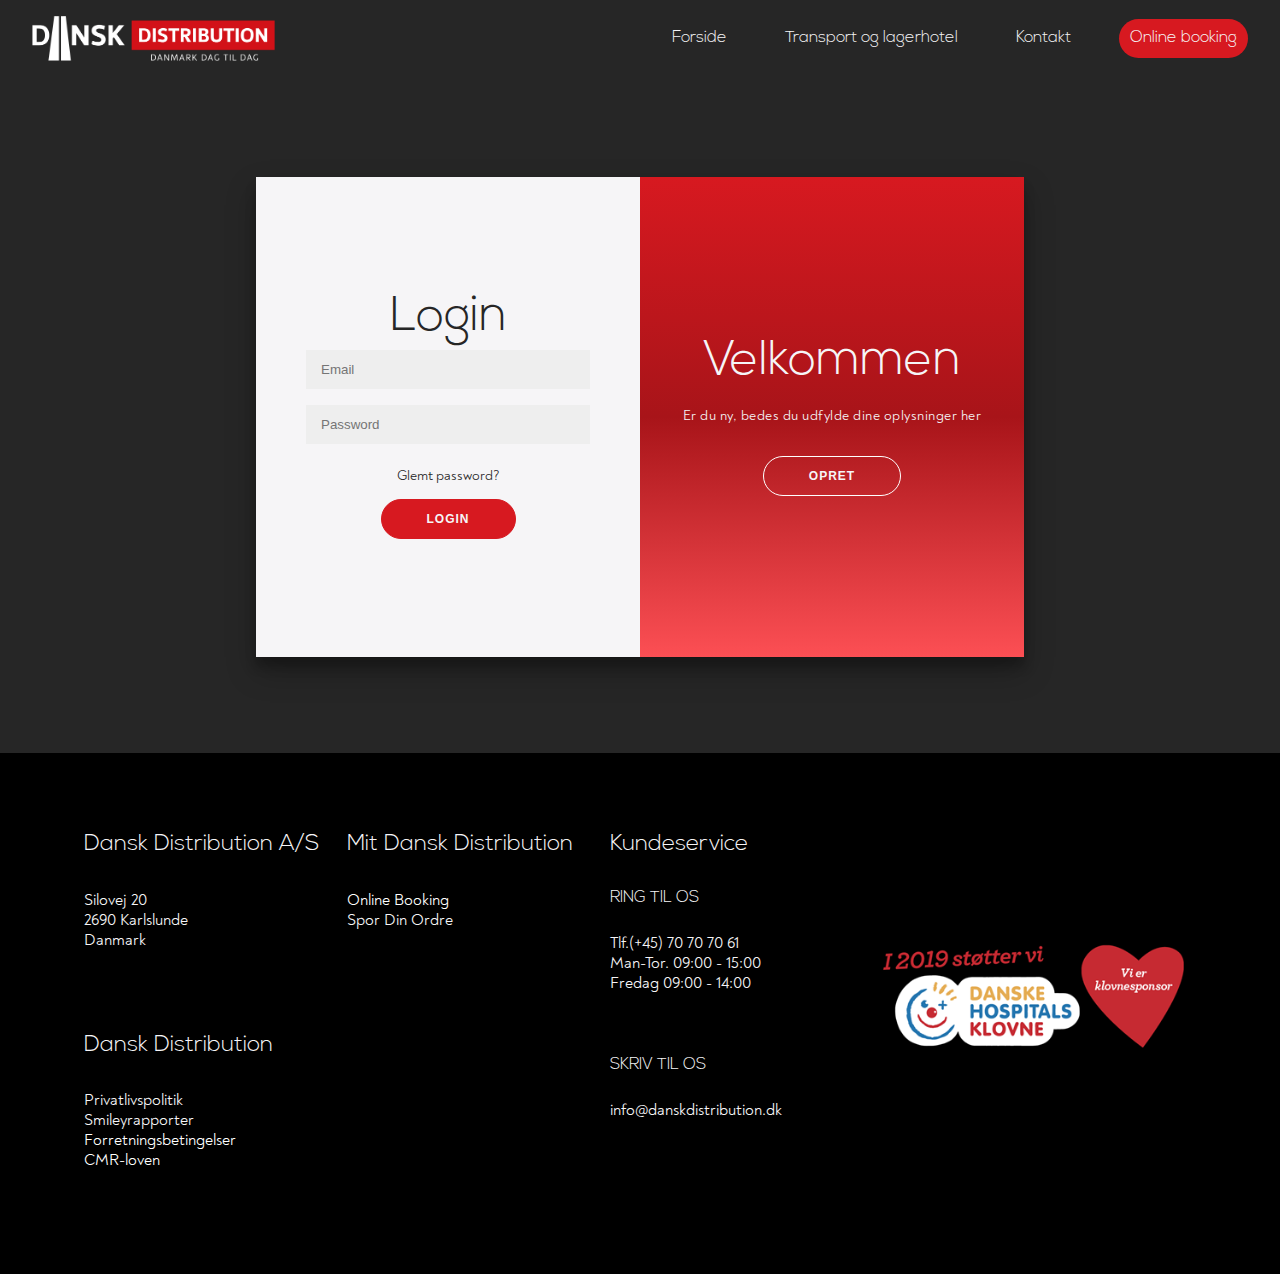
==== commit 9bf89259: "sidste upload før eksame" ====
--- a/booking.html
+++ b/booking.html
@@ -12,9 +12,11 @@
 <body>
     <!--Navigation and Logo-->
     <header>
+        <a href="index.html">
         <div class="logo">
             <img src="img/DD_Logo.png" alt="Dansk Distribution Logo">
         </div>
+        </a>
         <nav class="nav-mobile">
             <ul>
                 <li><a href="index.html"><i class="fas fa-home"></i><p>Forside</p></a></li>
@@ -24,7 +26,9 @@
             </ul>
         </nav>
         <div class="container">
+            <a href="index.html">
             <img src="img/DD_Logo.png" alt="">
+            </a>
             <nav class="nav-desktop circle">
                 <ul>
                     <li><a href="index.html">Forside</a></li>
--- a/css/main.css
+++ b/css/main.css
@@ -4,12 +4,12 @@
 /*Fonts*/
 @font-face {
   font-family: "Nexa Light";
-  src: url("fonts/Nexa_Light.otf") format("opentype");
+  src: url("fonts/Nexa_Light.woff") format("woff"), url("fonts/Nexa_Light.otf") format("opentype");
 }
 
 @font-face {
   font-family: "Noah Regular";
-  src: url("fonts/Noah-Regular.oft") format("opentype");
+  src: url("fonts/Noah-Regular.woff") format("woff"), url("fonts/Noah-Regular.oft") format("opentype");
 }
 
 /*Fonts - End*/
@@ -52,11 +52,20 @@
   font-size: 2em;
 }
 
+h2 {
+  font-size: 1.5em;
+}
+
+h3 {
+  font-size: 0.8em;
+}
+
 p, li {
   font-family: "Noah Regular";
   font-weight: normal;
   color: #F6F5F7;
   opacity: 1;
+  font-size: 1em;
 }
 
 a, a:visited {
@@ -78,7 +87,7 @@
   height: auto;
   bottom: 0;
   border-top: 2px solid #d71920;
-  z-index: 5;
+  z-index: 1000;
 }
 
 header .nav-mobile ul {
@@ -147,13 +156,10 @@
   height: 80px;
   bottom: 4px;
   border-top: 1px solid #F6F5F7;
-}
-
-#sec-A .infoboks a {
   text-decoration: none;
 }
 
-#sec-A .infoboks a .boks {
+#sec-A .infoboks .boks {
   width: 100%;
   height: 100%;
   background-color: #262626;
@@ -169,29 +175,94 @@
           align-items: center;
 }
 
-#sec-A .infoboks a .boks:hover {
+#sec-A .infoboks .boks:hover {
   opacity: .9;
   color: #F6F5F7;
 }
 
-#sec-A .infoboks a .boks .wrap h3, #sec-A .infoboks a .boks .wrap p {
+#sec-A .infoboks .boks .wrap h3, #sec-A .infoboks .boks .wrap p {
   text-align: center;
   opacity: 1;
   color: #F6F5F7;
   padding: .2rem;
 }
 
-#sec-A .infoboks a .boks .wrap h3 {
+#sec-A .infoboks .boks .wrap h3 {
   font-size: 1em;
 }
 
-#sec-A .infoboks a .boks .wrap p {
+#sec-A .infoboks .boks .wrap p {
   font-size: .9em;
 }
 
-#sec-A .infoboks a .border {
+#sec-A .infoboks .open-modal-1 {
+  cursor: pointer;
+}
+
+#sec-A .infoboks .border {
   border-left: 1px solid #F6F5F7;
   border-right: 1px solid #F6F5F7;
+}
+
+.modal-1 {
+  background-color: #F6F5F7;
+  display: none;
+  position: fixed;
+  top: 50%;
+  left: 50%;
+  -webkit-transform: translate(-50%, -50%);
+          transform: translate(-50%, -50%);
+  width: 100%;
+  height: 100%;
+  z-index: 10000;
+}
+
+.modal-1 .exit {
+  width: 100%;
+  height: 5%;
+  background-color: #d71920;
+}
+
+.modal-1 .exit .close-modal {
+  position: relative;
+  margin-top: 20px;
+  margin-right: 40px;
+  height: 50%;
+  float: right;
+  cursor: pointer;
+}
+
+.modal-1 .exit .close-modal .one, .modal-1 .exit .close-modal .two {
+  position: absolute;
+  width: 30px;
+  height: 2px;
+  background-color: #F6F5F7;
+}
+
+.modal-1 .exit .close-modal .one {
+  -webkit-transform: rotate(45deg);
+          transform: rotate(45deg);
+}
+
+.modal-1 .exit .close-modal .two {
+  -webkit-transform: rotate(-45deg);
+          transform: rotate(-45deg);
+}
+
+.modal-1 .content {
+  padding: 1em;
+}
+
+.modal-1 .content h1, .modal-1 .content h2 {
+  color: #262626;
+}
+
+.modal-1 .content h1 {
+  margin-bottom: 1em;
+}
+
+.modal-1 .content p {
+  color: #262626;
 }
 
 .title {
@@ -266,6 +337,7 @@
 
 #sec-E h1 {
   text-align: center;
+  margin: 20px;
 }
 
 #sec-E .grid-3 {
@@ -306,14 +378,11 @@
 /*Transport & Lagerhotel (T&L)*/
 .tl-titel {
   width: 100%;
-  margin-top: 2em;
   display: none;
 }
 
 .tl-titel h1 {
   text-align: center;
-  font-size: 1.5em;
-  margin-bottom: 1.5em;
 }
 
 .transport {
@@ -335,7 +404,6 @@
   -ms-grid-column: 2;
   -ms-grid-column-span: 1;
   grid-column: 2/3;
-  font-size: 1.5em;
   margin-bottom: 0.8em;
   padding-top: 0.5em;
 }
@@ -345,7 +413,6 @@
   margin-bottom: 10px;
   text-align: center;
   margin-bottom: 1.5em;
-  font-size: 0.8em;
 }
 
 .transport .transport-tekst p {
@@ -355,7 +422,6 @@
   -ms-flex-item-align: start;
       -ms-grid-row-align: start;
       align-self: start;
-  font-size: 1em;
   padding-bottom: 1em;
 }
 
@@ -380,8 +446,8 @@
   -ms-grid-column-span: 1;
   grid-column: 2/3;
   z-index: 0;
-  background-color: #262626;
-  border: 4px inset #707070;
+  border-right: 1px solid #F6F5F7;
+  border-left: 1px solid #F6F5F7;
 }
 
 .transport .tl-lister-1 #hvid-baggrund-1 {
@@ -392,8 +458,6 @@
   -ms-grid-column-span: 1;
   grid-column: 1/2;
   z-index: 0;
-  background-color: #F6F5F7;
-  border: 4px inset #707070;
 }
 
 .transport .tl-lister-1 #graa-baggrund-2 {
@@ -408,8 +472,6 @@
   -ms-grid-column-span: 1;
   grid-column: 3/4;
   z-index: 0;
-  background-color: #F6F5F7;
-  border: 4px inset #707070;
 }
 
 .transport .tl-lister-1 .tl_liste_1 {
@@ -428,7 +490,7 @@
 
 .transport .tl-lister-1 .tl_liste_1 h3 {
   text-align: center;
-  color: black;
+  color: #F6F5F7;
   font-size: 0.8em;
   padding-top: 2em;
   padding-bottom: 1em;
@@ -438,8 +500,7 @@
   padding-bottom: 1.4em;
   text-align: start;
   margin-top: 3px;
-  font-size: 0.75em;
-  color: black;
+  color: #F6F5F7;
 }
 
 .transport .tl-lister-1 .tl_liste_2 {
@@ -469,7 +530,6 @@
   margin-top: 7px;
   color: #F6F5F7;
   margin-bottom: 1.4em;
-  font-size: 0.75em;
 }
 
 .transport .tl-lister-1 .tl_liste_3 {
@@ -488,7 +548,7 @@
 
 .transport .tl-lister-1 .tl_liste_3 h3 {
   text-align: center;
-  color: black;
+  color: #F6F5F7;
   font-size: 0.8em;
   padding-top: 2em;
   padding-bottom: 2.3em;
@@ -498,8 +558,7 @@
   text-align: start;
   margin-top: 3px;
   margin-bottom: 1.4em;
-  font-size: 0.75em;
-  color: black;
+  color: #F6F5F7;
 }
 
 .lagerhotel {
@@ -525,7 +584,6 @@
   grid-column: 2/3;
   -ms-grid-column-align: start;
       justify-self: start;
-  font-size: 1.5em;
   margin-bottom: 0.8em;
   padding-top: 0.5em;
 }
@@ -534,7 +592,6 @@
   margin-top: 30px;
   margin-bottom: 1.4em;
   text-align: center;
-  font-size: 0.8em;
 }
 
 .lagerhotel .lagerhotel-tekst p {
@@ -544,7 +601,6 @@
   -ms-grid-column-align: start;
       justify-self: start;
   padding-bottom: 1em;
-  font-size: 0.9em;
 }
 
 .lagerhotel .lagerhotel-tekst .tl-billede-lager {
@@ -568,8 +624,8 @@
   -ms-grid-column-span: 1;
   grid-column: 2/3;
   z-index: 0;
-  background-color: #262626;
-  border: 4px inset #707070;
+  border-left: 1px solid #F6F5F7;
+  border-bottom: 1px solid #F6F5F7;
 }
 
 .lagerhotel .tl-lister-2 #hvid-baggrund-3 {
@@ -579,8 +635,7 @@
   -ms-grid-column-span: 1;
   grid-column: 1/2;
   z-index: 0;
-  background-color: #F6F5F7;
-  border: 4px inset #707070;
+  border-bottom: 1px solid #F6F5F7;
 }
 
 .lagerhotel .tl-lister-2 .tl_liste_4 {
@@ -598,8 +653,7 @@
 }
 
 .lagerhotel .tl-lister-2 .tl_liste_4 h3 {
-  color: black;
-  font-size: 0.8em;
+  color: #F6F5F7;
   padding-top: 2em;
   padding-bottom: 2.2em;
   text-align: center;
@@ -612,8 +666,7 @@
   text-align: start;
   margin-bottom: 1.4em;
   margin-top: 3px;
-  font-size: 0.75em;
-  color: black;
+  color: #F6F5F7;
 }
 
 .lagerhotel .tl-lister-2 .tl_liste_5 {
@@ -632,7 +685,6 @@
 
 .lagerhotel .tl-lister-2 .tl_liste_5 h3 {
   color: #F6F5F7;
-  font-size: 0.8em;
   padding-top: 2em;
   padding-bottom: 1em;
   text-align: center;
@@ -642,7 +694,6 @@
   margin-top: 3px;
   margin-bottom: 1.4em;
   color: #F6F5F7;
-  font-size: 0.75em;
 }
 
 .lagerhotel .tl-lister-2 .tl_liste_5 .tl-liste-5-1 {
@@ -731,16 +782,15 @@
 /*Kontakt - End*/
 /*Booking*/
 .booking-container {
-  margin: 7em auto;
+  margin: 4.5em auto;
   background-color: #F6F5F7;
-  border-radius: 10px;
   -webkit-box-shadow: 0 14px 28px rgba(0, 0, 0, 0.25), 0 10px 10px rgba(0, 0, 0, 0.22);
           box-shadow: 0 14px 28px rgba(0, 0, 0, 0.25), 0 10px 10px rgba(0, 0, 0, 0.22);
   position: relative;
   overflow: hidden;
   width: 768px;
   max-width: 100%;
-  min-height: 480px;
+  min-height: 400px;
 }
 
 .booking-container h1 {
@@ -764,6 +814,7 @@
   font-size: 14px;
   text-decoration: none;
   margin: 15px 0;
+  font-family: "Noah Regular";
 }
 
 .booking-container button {
@@ -811,7 +862,7 @@
   -webkit-box-direction: normal;
       -ms-flex-direction: column;
           flex-direction: column;
-  padding: 0 50px;
+  padding: 0 20px;
   height: 100%;
   text-align: center;
 }
@@ -948,7 +999,7 @@
   -webkit-box-direction: normal;
       -ms-flex-direction: column;
           flex-direction: column;
-  padding: 0 40px;
+  padding: 0 20px;
   text-align: center;
   top: 0;
   height: 100%;
@@ -1160,6 +1211,19 @@
 @media screen and (min-width: 768px) {
   h1 {
     font-size: 3em;
+  }
+  h2 {
+    font-size: 2em;
+  }
+  h3 {
+    font-size: 1.5em;
+  }
+  p, li {
+    font-family: "Noah Regular";
+    font-weight: normal;
+    color: #F6F5F7;
+    opacity: 1;
+    font-size: 1em;
   }
   /*Navigation*/
   header {
@@ -1329,14 +1393,21 @@
             transform: translateY(-100%);
     height: 230px;
   }
-  #sec-A .infoboks a .boks .wrap h3 {
+  #sec-A .infoboks .boks .wrap h3 {
     font-size: 2em;
     margin-bottom: 50px;
     opacity: 1;
   }
-  #sec-A .infoboks a .boks .wrap p {
+  #sec-A .infoboks .boks .wrap p {
     font-size: 1.5em;
     opacity: 1;
+  }
+  .modal-1 {
+    width: 90%;
+    height: 90%;
+  }
+  .modal-1 .exit {
+    height: 40px;
   }
   .title {
     margin-top: 100px;
@@ -1349,7 +1420,7 @@
     -ms-grid-column: 2;
     -ms-grid-column-span: 1;
     grid-column: 2/3;
-    margin: auto 20px;
+    margin: auto 50px;
     margin-right: 80px;
   }
   #sec-B .txtimg, #sec-D .txtimg {
@@ -1383,8 +1454,8 @@
     -ms-grid-row: 1;
     -ms-grid-column: 2;
     grid-area: txt;
-    margin: auto 80px;
-    margin-right: 20px;
+    margin: auto 50px;
+    margin-left: 80px;
   }
   .grid-1 {
     display: -ms-grid;
@@ -1434,12 +1505,11 @@
   .tl-titel {
     display: block;
     width: 100%;
-    margin-top: 1em;
-    font-size: 3em;
+    margin-top: 100px;
+    margin-bottom: 50px;
   }
   .tl-titel h1 {
     text-align: center;
-    margin-bottom: 0.5em;
   }
   .transport {
     width: 100%;
@@ -1462,7 +1532,6 @@
     -ms-grid-row: 2;
     -ms-grid-row-span: 1;
     grid-row: 2/3;
-    font-size: 2em;
     margin-bottom: 0;
     padding-top: 0;
     -ms-flex-item-align: end;
@@ -1474,7 +1543,6 @@
     margin-bottom: 10px;
     text-align: center;
     margin-bottom: 1.5em;
-    font-size: 0.8em;
   }
   .transport .transport-tekst p {
     -ms-grid-column: 2;
@@ -1485,7 +1553,6 @@
     grid-row: 3/4;
     margin-top: 0.8em;
     margin-bottom: 2em;
-    font-size: 1.2em;
   }
   .transport .transport-tekst .tl-billede-transport {
     display: -ms-grid;
@@ -1521,8 +1588,6 @@
     -ms-grid-column-span: 1;
     grid-column: 2/3;
     z-index: 0;
-    background-color: #262626;
-    border: 4px inset #707070;
   }
   .transport .tl-lister-1 #hvid-baggrund-1 {
     -ms-grid-row: 1;
@@ -1532,8 +1597,6 @@
     -ms-grid-column-span: 1;
     grid-column: 1/2;
     z-index: 0;
-    background-color: #F6F5F7;
-    border: 4px inset #707070;
   }
   .transport .tl-lister-1 #graa-baggrund-2 {
     display: none;
@@ -1546,8 +1609,6 @@
     -ms-grid-column-span: 1;
     grid-column: 3/4;
     z-index: 0;
-    background-color: #F6F5F7;
-    border: 4px inset #707070;
   }
   .transport .tl-lister-1 .tl_liste_1 {
     -ms-grid-row: 1;
@@ -1564,7 +1625,6 @@
   }
   .transport .tl-lister-1 .tl_liste_1 h3 {
     text-align: center;
-    color: black;
     padding-top: 2em;
     padding-bottom: 1em;
     font-size: 1.5em;
@@ -1572,8 +1632,6 @@
   .transport .tl-lister-1 .tl_liste_1 p {
     text-align: start;
     margin-top: 3px;
-    font-size: 1.2em;
-    color: black;
   }
   .transport .tl-lister-1 .tl_liste_2 {
     -ms-grid-row: 1;
@@ -1589,7 +1647,6 @@
     padding-bottom: 1em;
   }
   .transport .tl-lister-1 .tl_liste_2 h3 {
-    color: #F6F5F7;
     text-align: center;
     padding-top: 2em;
     padding-bottom: 1em;
@@ -1598,9 +1655,7 @@
   .transport .tl-lister-1 .tl_liste_2 p {
     text-align: start;
     margin-top: 7px;
-    color: #F6F5F7;
     margin-bottom: 1.4em;
-    font-size: 1.2em;
   }
   .transport .tl-lister-1 .tl_liste_3 {
     -ms-grid-row: 1;
@@ -1616,7 +1671,6 @@
     padding-bottom: 1em;
   }
   .transport .tl-lister-1 .tl_liste_3 h3 {
-    color: black;
     text-align: center;
     padding-top: 2em;
     padding-bottom: 1em;
@@ -1626,8 +1680,6 @@
     text-align: start;
     margin-top: 3px;
     margin-bottom: 1.4em;
-    font-size: 1.2em;
-    color: black;
   }
   .lagerhotel {
     width: 100%;
@@ -1656,7 +1708,6 @@
     -ms-flex-item-align: end;
         -ms-grid-row-align: end;
         align-self: end;
-    font-size: 2em;
   }
   .lagerhotel .lagerhotel-tekst h3 {
     margin-top: 30px;
@@ -1676,7 +1727,6 @@
     -ms-flex-item-align: start;
         -ms-grid-row-align: start;
         align-self: start;
-    font-size: 1.2em;
   }
   .lagerhotel .lagerhotel-tekst .tl-billede-lager {
     display: -ms-grid;
@@ -1731,7 +1781,6 @@
     padding-bottom: 1.5em;
   }
   .lagerhotel .tl-lister-2 .tl_liste_4 h3 {
-    font-size: 1.5em;
     text-align: center;
     padding-bottom: 1.2em;
   }
@@ -1742,7 +1791,6 @@
     text-align: start;
     margin-bottom: 1.4em;
     margin-top: 3px;
-    font-size: 1.2em;
   }
   .lagerhotel .tl-lister-2 .tl_liste_5 {
     -ms-grid-row: 3;
@@ -1758,14 +1806,12 @@
     padding-bottom: 1.5em;
   }
   .lagerhotel .tl-lister-2 .tl_liste_5 h3 {
-    font-size: 1.5em;
     text-align: center;
     padding-bottom: 1.5em;
   }
   .lagerhotel .tl-lister-2 .tl_liste_5 p {
     margin-top: 3px;
     margin-bottom: 1.4em;
-    font-size: 1.2em;
   }
   .lagerhotel .tl-lister-2 .tl_liste_5 .tl-liste-5-1 {
     float: left;
@@ -1780,6 +1826,233 @@
     font-size: 1.2em;
   }
   /*Transport & Lagerhotel - End*/
+  /*Booking*/
+  .booking-container {
+    margin: 6em auto;
+    background-color: #F6F5F7;
+    -webkit-box-shadow: 0 14px 28px rgba(0, 0, 0, 0.25), 0 10px 10px rgba(0, 0, 0, 0.22);
+            box-shadow: 0 14px 28px rgba(0, 0, 0, 0.25), 0 10px 10px rgba(0, 0, 0, 0.22);
+    position: relative;
+    overflow: hidden;
+    width: 768px;
+    max-width: 100%;
+    min-height: 480px;
+  }
+  .booking-container h1 {
+    margin: 0;
+  }
+  .booking-container p {
+    font-size: 14px;
+    font-weight: 100;
+    line-height: 20px;
+    letter-spacing: 0.5px;
+    margin: 20px 0 30px;
+  }
+  .booking-container span {
+    font-size: 12px;
+  }
+  .booking-container a {
+    color: #262626;
+    font-size: 14px;
+    text-decoration: none;
+    margin: 15px 0;
+    font-family: "Noah Regular";
+  }
+  .booking-container button {
+    border-radius: 20px;
+    border: 1px solid #d71920;
+    background-color: #d71920;
+    color: #F6F5F7;
+    font-size: 12px;
+    font-weight: bold;
+    padding: 12px 45px;
+    letter-spacing: 1px;
+    text-transform: uppercase;
+    -webkit-transition: -webkit-transform 80ms ease-in;
+    transition: -webkit-transform 80ms ease-in;
+    transition: transform 80ms ease-in;
+    transition: transform 80ms ease-in, -webkit-transform 80ms ease-in;
+    cursor: pointer;
+  }
+  .booking-container button:active {
+    -webkit-transform: scale(0.95);
+            transform: scale(0.95);
+  }
+  .booking-container button:focus {
+    outline: none;
+  }
+  .booking-container button.ghost {
+    background-color: transparent;
+    border-color: #ffffff;
+  }
+  .booking-container form {
+    background-color: #F6F5F7;
+    display: -webkit-box;
+    display: -ms-flexbox;
+    display: flex;
+    -webkit-box-align: center;
+        -ms-flex-align: center;
+            align-items: center;
+    -webkit-box-pack: center;
+        -ms-flex-pack: center;
+            justify-content: center;
+    -webkit-box-orient: vertical;
+    -webkit-box-direction: normal;
+        -ms-flex-direction: column;
+            flex-direction: column;
+    padding: 0 50px;
+    height: 100%;
+    text-align: center;
+  }
+  .booking-container form h1 {
+    color: #262626;
+  }
+  .booking-container input {
+    background-color: #eee;
+    border: none;
+    padding: 12px 15px;
+    margin: 8px 0;
+    width: 100%;
+  }
+  .form-container {
+    position: absolute;
+    top: 0;
+    height: 100%;
+    -webkit-transition: all 0.6s ease-in-out;
+    transition: all 0.6s ease-in-out;
+  }
+  .sign-in-container {
+    left: 0;
+    width: 50%;
+    z-index: 2;
+  }
+  .sign-up-container {
+    left: 0;
+    width: 50%;
+    opacity: 0;
+    z-index: 1;
+  }
+  .booking-container.right-panel-active .sign-in-container {
+    -webkit-transform: translateX(100%);
+            transform: translateX(100%);
+  }
+  .booking-container.right-panel-active .sign-up-container {
+    -webkit-transform: translateX(100%);
+            transform: translateX(100%);
+    opacity: 1;
+    z-index: 5;
+    -webkit-animation: show 0.6s;
+            animation: show 0.6s;
+  }
+  @-webkit-keyframes show {
+    0%,
+    49.99% {
+      opacity: 0;
+      z-index: 1;
+    }
+    50%,
+    100% {
+      opacity: 1;
+      z-index: 5;
+    }
+  }
+  @keyframes show {
+    0%,
+    49.99% {
+      opacity: 0;
+      z-index: 1;
+    }
+    50%,
+    100% {
+      opacity: 1;
+      z-index: 5;
+    }
+  }
+  .overlay-container {
+    position: absolute;
+    top: 0;
+    left: 50%;
+    width: 50%;
+    height: 100%;
+    overflow: hidden;
+    -webkit-transition: -webkit-transform 0.6s ease-in-out;
+    transition: -webkit-transform 0.6s ease-in-out;
+    transition: transform 0.6s ease-in-out;
+    transition: transform 0.6s ease-in-out, -webkit-transform 0.6s ease-in-out;
+    z-index: 100;
+  }
+  .booking-container.right-panel-active .overlay-container {
+    -webkit-transform: translateX(-100%);
+            transform: translateX(-100%);
+  }
+  .overlay {
+    background: #d71920;
+    background: -webkit-gradient(linear, left top, left bottom, from(#D71920), color-stop(#A81419), to(#FC4F54));
+    background: linear-gradient(to bottom, #D71920, #A81419, #FC4F54);
+    background-repeat: no-repeat;
+    background-size: cover;
+    background-position: 0 0;
+    color: #ffffff;
+    position: relative;
+    left: -100%;
+    height: 100%;
+    width: 200%;
+    -webkit-transform: translateX(0);
+            transform: translateX(0);
+    -webkit-transition: -webkit-transform 0.6s ease-in-out;
+    transition: -webkit-transform 0.6s ease-in-out;
+    transition: transform 0.6s ease-in-out;
+    transition: transform 0.6s ease-in-out, -webkit-transform 0.6s ease-in-out;
+  }
+  .booking-container.right-panel-active .overlay {
+    -webkit-transform: translateX(50%);
+            transform: translateX(50%);
+  }
+  .overlay-panel {
+    position: absolute;
+    display: -webkit-box;
+    display: -ms-flexbox;
+    display: flex;
+    -webkit-box-align: center;
+        -ms-flex-align: center;
+            align-items: center;
+    -webkit-box-pack: center;
+        -ms-flex-pack: center;
+            justify-content: center;
+    -webkit-box-orient: vertical;
+    -webkit-box-direction: normal;
+        -ms-flex-direction: column;
+            flex-direction: column;
+    padding: 0 40px;
+    text-align: center;
+    top: 0;
+    height: 100%;
+    width: 50%;
+    -webkit-transform: translateX(0);
+            transform: translateX(0);
+    -webkit-transition: -webkit-transform 0.6s ease-in-out;
+    transition: -webkit-transform 0.6s ease-in-out;
+    transition: transform 0.6s ease-in-out;
+    transition: transform 0.6s ease-in-out, -webkit-transform 0.6s ease-in-out;
+  }
+  .overlay-left {
+    -webkit-transform: translateX(0);
+            transform: translateX(0);
+  }
+  .container.right-panel-active .overlay-left {
+    -webkit-transform: translateX(0);
+            transform: translateX(0);
+  }
+  .overlay-right {
+    right: 0;
+    -webkit-transform: translateX(0);
+            transform: translateX(0);
+  }
+  .booking-container.right-panel-active .overlay-right {
+    -webkit-transform: translateX(20%);
+            transform: translateX(20%);
+  }
+  /*Booking*/
   /*Kontakt*/
   .kontakt {
     display: -ms-grid;
@@ -1802,18 +2075,15 @@
   .kontakt h1 {
     text-align: center;
     margin-left: 0;
-    font-size: 3em;
   }
   .kontakt h2 {
     margin-top: 50px;
     margin-bottom: 12px;
     margin-left: 0;
-    font-size: 2em;
   }
   .kontakt h3 {
     margin-top: 18px;
     margin-left: 0;
-    font-size: 1.5em;
   }
   .kontakt ul {
     margin-top: 4px;
@@ -1823,7 +2093,6 @@
     margin-top: 2px;
     list-style-type: none;
     margin-left: 0;
-    font-size: 1.2em;
   }
   .kontakt #graa-baggrund-1 {
     -ms-grid-row: 2;
@@ -1833,9 +2102,6 @@
     grid-column: 1/2;
     z-index: 0;
     background-color: #262626;
-    border-top: 4px inset #707070;
-    border-right: 4px inset #707070;
-    border-bottom: 4px inset #707070;
   }
   .kontakt #hvid-baggrund-1 {
     -ms-grid-row: 2;
@@ -1844,10 +2110,6 @@
     -ms-grid-column-span: 1;
     grid-column: 2/3;
     z-index: 0;
-    background-color: #F6F5F7;
-    border-top: 4px inset #707070;
-    border-right: 4px inset #707070;
-    border-bottom: 4px inset #707070;
   }
   .kontakt #graa-baggrund-2 {
     -ms-grid-row: 2;
@@ -1857,9 +2119,6 @@
     grid-column: 3/4;
     z-index: 0;
     background-color: #262626;
-    border-top: 4px inset #707070;
-    border-right: 4px inset #707070;
-    border-bottom: 4px inset #707070;
   }
   .kontakt #hvid-baggrund-2 {
     -ms-grid-row: 2;
@@ -1868,9 +2127,6 @@
     -ms-grid-column-span: 1;
     grid-column: 4/5;
     z-index: 0;
-    background-color: #F6F5F7;
-    border-top: 4px inset #707070;
-    border-bottom: 4px inset #707070;
   }
   .kontakt #graa-baggrund-3 {
     display: none;
@@ -1882,8 +2138,8 @@
     -ms-grid-column: 1;
     -ms-grid-column-span: 1;
     grid-column: 1/2;
-    -ms-grid-column-align: center;
-        justify-self: center;
+    -ms-grid-column-align: end;
+        justify-self: end;
     z-index: 1;
   }
   .kontakt .hovedkontor h2 {
@@ -1904,13 +2160,13 @@
     z-index: 1;
   }
   .kontakt .kundeservice h2 {
-    color: black;
+    color: #F6F5F7;
   }
   .kontakt .kundeservice h3 {
-    color: black;
+    color: #F6F5F7;
   }
   .kontakt .kundeservice li {
-    color: black;
+    color: #F6F5F7;
   }
   .kontakt .kontaktpersoner {
     width: 85%;
@@ -1936,18 +2192,18 @@
     -ms-grid-column: 4;
     -ms-grid-column-span: 1;
     grid-column: 4/5;
-    -ms-grid-column-align: center;
-        justify-self: center;
+    -ms-grid-column-align: end;
+        justify-self: end;
     z-index: 1;
   }
   .kontakt .salg h2 {
-    color: black;
+    color: #F6F5F7;
   }
   .kontakt .salg h3 {
-    color: black;
+    color: #F6F5F7;
   }
   .kontakt .salg li {
-    color: black;
+    color: #F6F5F7;
   }
   /*Kontakt - End*/
   /*Booking*/
@@ -2174,7 +2430,6 @@
   }
   footer h2 {
     margin-top: 1em;
-    font-size: 1.2em;
     text-align: left;
   }
   footer li {
